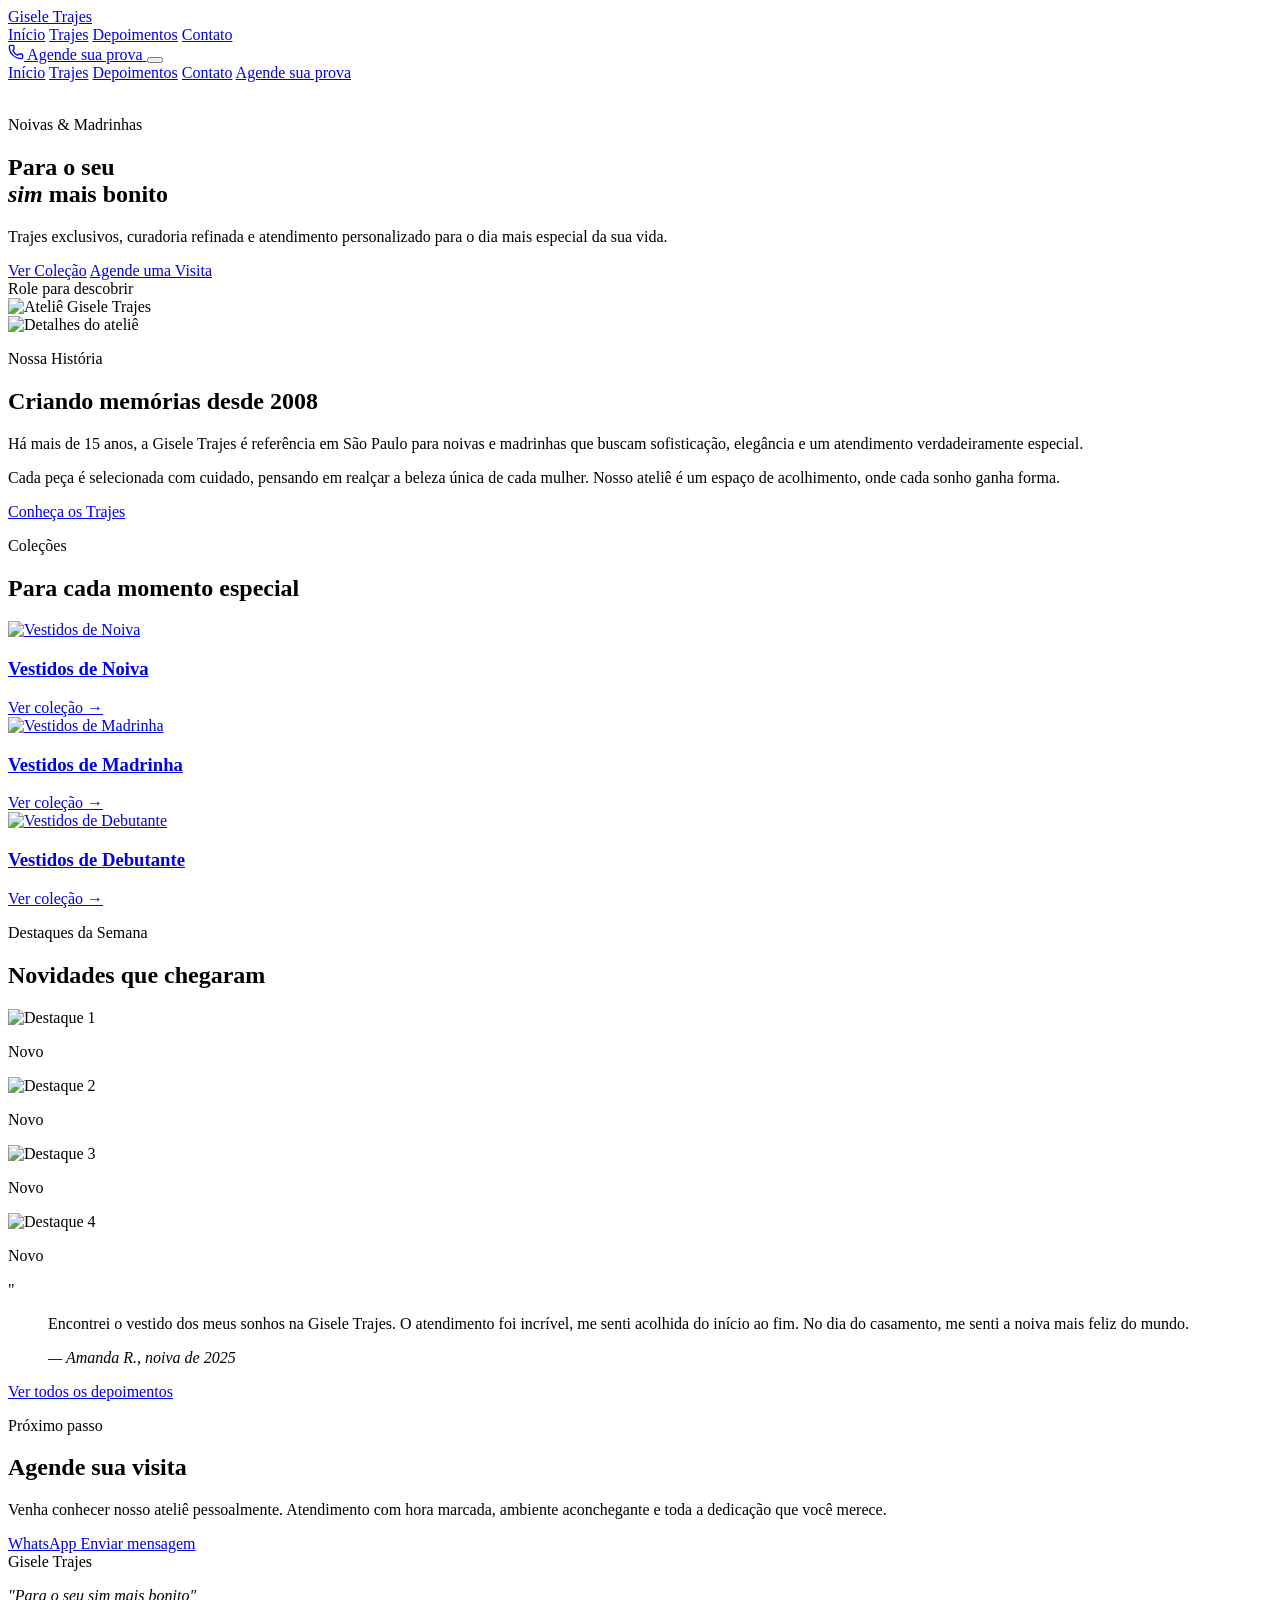
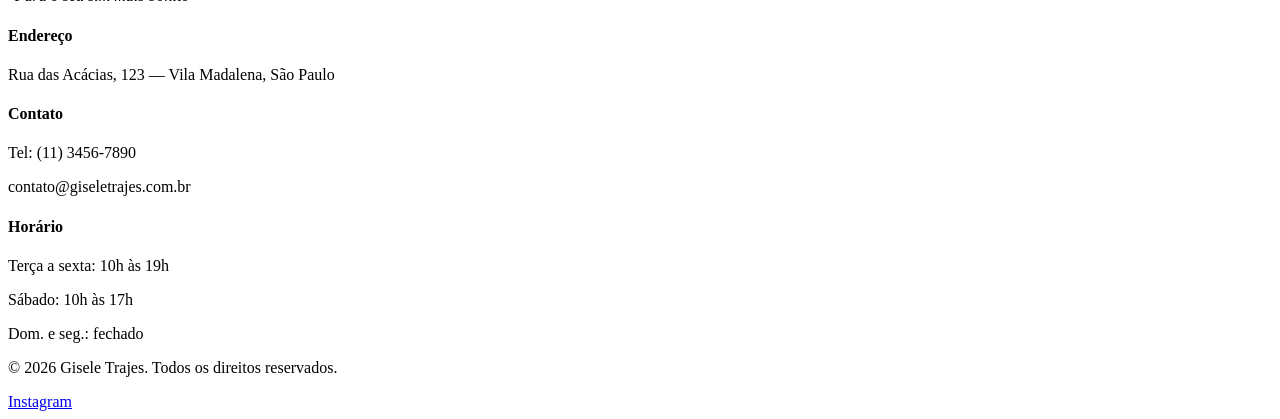
==== index.html @ c3b4b844 "Add files via upload" ====
<!DOCTYPE html>
<html lang="pt-BR">
<head>
  <meta charset="UTF-8">
  <meta name="viewport" content="width=device-width, initial-scale=1.0">
  <title>Gisele Trajes — Para o seu sim mais bonito</title>
  <link rel="stylesheet" href="assets/css/style.css">
  <link rel="preconnect" href="https://fonts.googleapis.com">
  <link rel="preconnect" href="https://fonts.gstatic.com" crossorigin>
  <link href="https://fonts.googleapis.com/css2?family=Playfair+Display:ital,wght@0,400;0,600;1,400&family=Cormorant+Garamond:wght@300;400&family=Jost:wght@300;400;500&display=swap" rel="stylesheet">
</head>
<body>

  <!-- HEADER -->
  <header class="site-header">
    <div class="container header-inner">
      <a href="index.html" class="logo">
        <img src="assets/images/logo.svg" alt="Gisele Trajes" class="logo-img" onerror="this.style.display='none'; this.nextElementSibling.style.display='block'">
        <span class="logo-text" style="display:none">Gisele Trajes</span>
      </a>
      <nav class="main-nav">
        <a href="index.html" class="nav-link active">Início</a>
        <a href="trajes.html" class="nav-link">Trajes</a>
        <a href="depoimentos.html" class="nav-link">Depoimentos</a>
        <a href="contato.html" class="nav-link">Contato</a>
      </nav>
      <a href="https://wa.me/5511999998888?text=Olá!%20Vim%20pelo%20site%20da%20Gisele%20Trajes%20e%20gostaria%20de%20mais%20informações." target="_blank" class="btn btn-primary header-cta">
        <svg width="16" height="16" viewBox="0 0 24 24" fill="none" stroke="currentColor" stroke-width="2" stroke-linecap="round" stroke-linejoin="round"><path d="M13.832 16.568a1 1 0 0 0 1.213-.303l.355-.465A2 2 0 0 1 17 15h3a2 2 0 0 1 2 2v3a2 2 0 0 1-2 2A18 18 0 0 1 2 4a2 2 0 0 1 2-2h3a2 2 0 0 1 2 2v3a2 2 0 0 1-.8 1.6l-.468.351a1 1 0 0 0-.292 1.233 14 14 0 0 0 6.392 6.384"></path></svg>
        Agende sua prova
      </a>
      <button class="menu-toggle" aria-label="Menu" onclick="toggleMenu()">
        <span></span><span></span><span></span>
      </button>
    </div>
    <!-- Mobile nav -->
    <div class="mobile-nav" id="mobileNav">
      <a href="index.html">Início</a>
      <a href="trajes.html">Trajes</a>
      <a href="depoimentos.html">Depoimentos</a>
      <a href="contato.html">Contato</a>
      <a href="https://wa.me/5511999998888" target="_blank" class="btn btn-primary">Agende sua prova</a>
    </div>
  </header>

  <main>

    <!-- HERO -->
    <section class="hero">
      <div class="hero-bg">
        <img src="assets/images/hero-bg.jpg" alt="" class="hero-img" onerror="this.parentElement.classList.add('no-img')">
        <div class="hero-overlay"></div>
      </div>
      <div class="container hero-content">
        <p class="hero-eyebrow">Noivas & Madrinhas</p>
        <h1 class="hero-title">Para o seu<br><em>sim</em> mais bonito</h1>
        <p class="hero-subtitle">Trajes exclusivos, curadoria refinada e atendimento personalizado para o dia mais especial da sua vida.</p>
        <div class="hero-actions">
          <a href="trajes.html" class="btn btn-light">Ver Coleção</a>
          <a href="contato.html" class="btn btn-outline-light">Agende uma Visita</a>
        </div>
      </div>
      <div class="hero-scroll">
        <span>Role para descobrir</span>
        <div class="scroll-line"></div>
      </div>
    </section>

    <!-- SOBRE -->
    <section class="about section">
      <div class="container about-grid">
        <div class="about-images">
          <div class="about-img-main">
            <img src="assets/images/about-main.jpg" alt="Ateliê Gisele Trajes" onerror="this.parentElement.classList.add('placeholder-img')">
          </div>
          <div class="about-img-accent">
            <img src="assets/images/about-accent.jpg" alt="Detalhes do ateliê" onerror="this.parentElement.classList.add('placeholder-img')">
          </div>
        </div>
        <div class="about-text">
          <p class="section-eyebrow">Nossa História</p>
          <h2 class="section-title">Criando memórias desde 2008</h2>
          <p class="body-text">Há mais de 15 anos, a Gisele Trajes é referência em São Paulo para noivas e madrinhas que buscam sofisticação, elegância e um atendimento verdadeiramente especial.</p>
          <p class="body-text">Cada peça é selecionada com cuidado, pensando em realçar a beleza única de cada mulher. Nosso ateliê é um espaço de acolhimento, onde cada sonho ganha forma.</p>
          <a href="trajes.html" class="btn btn-primary mt-action">Conheça os Trajes</a>
        </div>
      </div>
    </section>

    <!-- CATEGORIAS -->
    <section class="categories section bg-soft">
      <div class="container">
        <div class="section-header">
          <p class="section-eyebrow">Coleções</p>
          <h2 class="section-title">Para cada momento especial</h2>
        </div>
        <div class="categories-grid">
          <a href="trajes.html#noivas" class="category-card group">
            <div class="category-img">
              <img src="assets/images/cat-noiva.jpg" alt="Vestidos de Noiva" onerror="this.parentElement.classList.add('placeholder-img')">
            </div>
            <div class="category-info">
              <h3>Vestidos de Noiva</h3>
              <span>Ver coleção →</span>
            </div>
          </a>
          <a href="trajes.html#madrinhas" class="category-card group">
            <div class="category-img">
              <img src="assets/images/cat-madrinha.jpg" alt="Vestidos de Madrinha" onerror="this.parentElement.classList.add('placeholder-img')">
            </div>
            <div class="category-info">
              <h3>Vestidos de Madrinha</h3>
              <span>Ver coleção →</span>
            </div>
          </a>
          <a href="trajes.html#debutantes" class="category-card group">
            <div class="category-img">
              <img src="assets/images/cat-debutante.jpg" alt="Vestidos de Debutante" onerror="this.parentElement.classList.add('placeholder-img')">
            </div>
            <div class="category-info">
              <h3>Vestidos de Debutante</h3>
              <span>Ver coleção →</span>
            </div>
          </a>
        </div>
      </div>
    </section>

    <!-- DESTAQUES -->
    <section class="highlights section">
      <div class="container">
        <div class="section-header">
          <p class="section-eyebrow">Destaques da Semana</p>
          <h2 class="section-title">Novidades que chegaram</h2>
        </div>
        <div class="highlights-grid" id="highlightsGrid">
          <!-- Carregado via JS do repositório de imagens -->
          <div class="highlight-card">
            <div class="highlight-img"><img src="assets/images/dest-1.jpg" alt="Destaque 1" onerror="this.parentElement.classList.add('placeholder-img')"></div>
            <p class="highlight-label">Novo</p>
          </div>
          <div class="highlight-card">
            <div class="highlight-img"><img src="assets/images/dest-2.jpg" alt="Destaque 2" onerror="this.parentElement.classList.add('placeholder-img')"></div>
            <p class="highlight-label">Novo</p>
          </div>
          <div class="highlight-card">
            <div class="highlight-img"><img src="assets/images/dest-3.jpg" alt="Destaque 3" onerror="this.parentElement.classList.add('placeholder-img')"></div>
            <p class="highlight-label">Novo</p>
          </div>
          <div class="highlight-card">
            <div class="highlight-img"><img src="assets/images/dest-4.jpg" alt="Destaque 4" onerror="this.parentElement.classList.add('placeholder-img')"></div>
            <p class="highlight-label">Novo</p>
          </div>
        </div>
      </div>
    </section>

    <!-- DEPOIMENTO DESTAQUE -->
    <section class="testimonial-banner section bg-dark">
      <div class="container testimonial-banner-inner">
        <div class="quote-mark">"</div>
        <blockquote>
          <p>Encontrei o vestido dos meus sonhos na Gisele Trajes. O atendimento foi incrível, me senti acolhida do início ao fim. No dia do casamento, me senti a noiva mais feliz do mundo.</p>
          <cite>— Amanda R., noiva de 2025</cite>
        </blockquote>
        <a href="depoimentos.html" class="btn btn-outline-light mt-action">Ver todos os depoimentos</a>
      </div>
    </section>

    <!-- CTA AGENDAMENTO -->
    <section class="cta-section section">
      <div class="container cta-inner">
        <div class="cta-text">
          <p class="section-eyebrow">Próximo passo</p>
          <h2 class="section-title">Agende sua visita</h2>
          <p class="body-text">Venha conhecer nosso ateliê pessoalmente. Atendimento com hora marcada, ambiente aconchegante e toda a dedicação que você merece.</p>
        </div>
        <div class="cta-actions">
          <a href="https://wa.me/5511999998888?text=Olá!%20Gostaria%20de%20agendar%20uma%20visita." target="_blank" class="btn btn-primary btn-lg">
            WhatsApp
          </a>
          <a href="contato.html" class="btn btn-secondary btn-lg">Enviar mensagem</a>
        </div>
      </div>
    </section>

  </main>

  <!-- FOOTER -->
  <footer class="site-footer">
    <div class="container footer-inner">
      <div class="footer-brand">
        <img src="assets/images/logo.svg" alt="Gisele Trajes" class="footer-logo" onerror="this.style.display='none'; this.nextElementSibling.style.display='block'">
        <span class="logo-text footer-logo-text" style="display:none">Gisele Trajes</span>
        <p class="footer-tagline"><em>"Para o seu sim mais bonito"</em></p>
      </div>
      <div class="footer-cols">
        <div class="footer-col">
          <h4>Endereço</h4>
          <p>Rua das Acácias, 123 — Vila Madalena, São Paulo</p>
        </div>
        <div class="footer-col">
          <h4>Contato</h4>
          <p>Tel: (11) 3456-7890</p>
          <p>contato@giseletrajes.com.br</p>
        </div>
        <div class="footer-col">
          <h4>Horário</h4>
          <p>Terça a sexta: 10h às 19h</p>
          <p>Sábado: 10h às 17h</p>
          <p>Dom. e seg.: fechado</p>
        </div>
      </div>
      <div class="footer-bottom">
        <p>© 2026 Gisele Trajes. Todos os direitos reservados.</p>
        <div class="footer-links">
          <a href="https://instagram.com/giseletrajes" target="_blank">Instagram</a>
        </div>
      </div>
    </div>
  </footer>

  <script src="assets/js/main.js"></script>
</body>
</html>
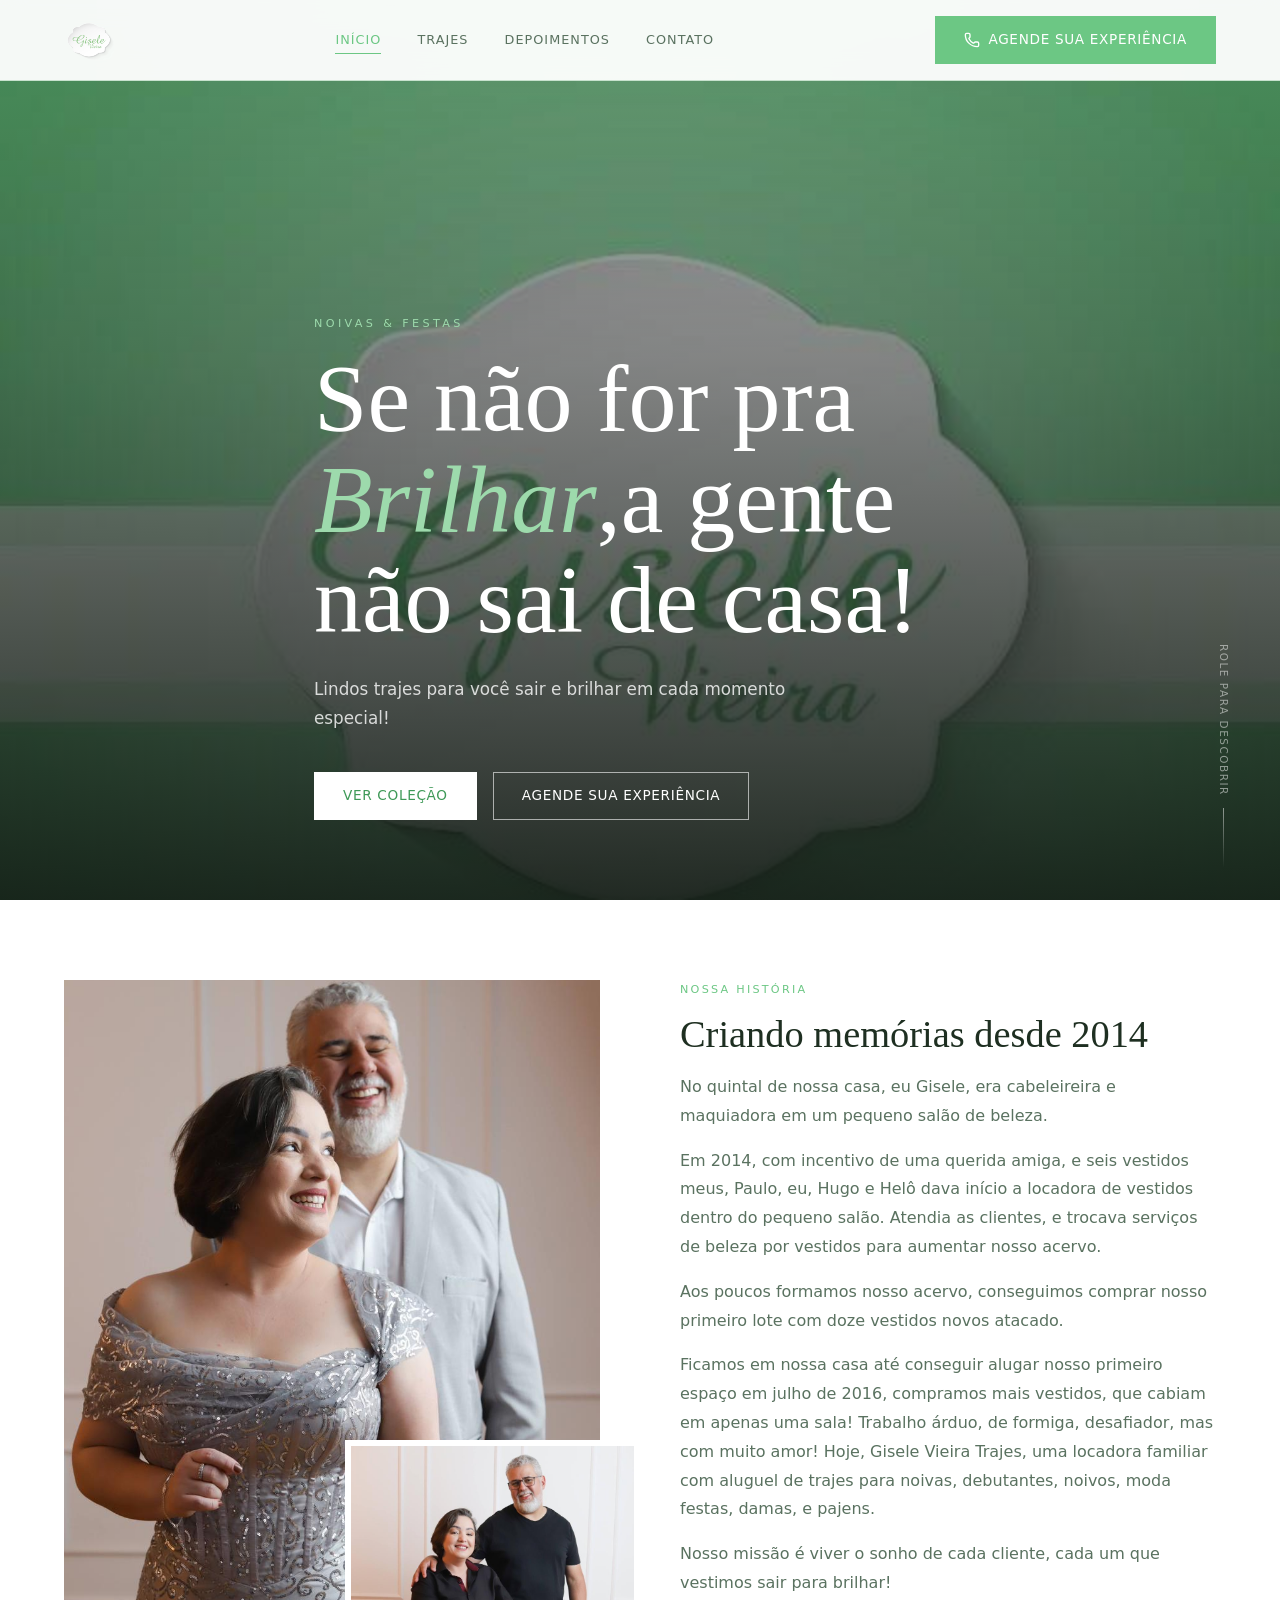
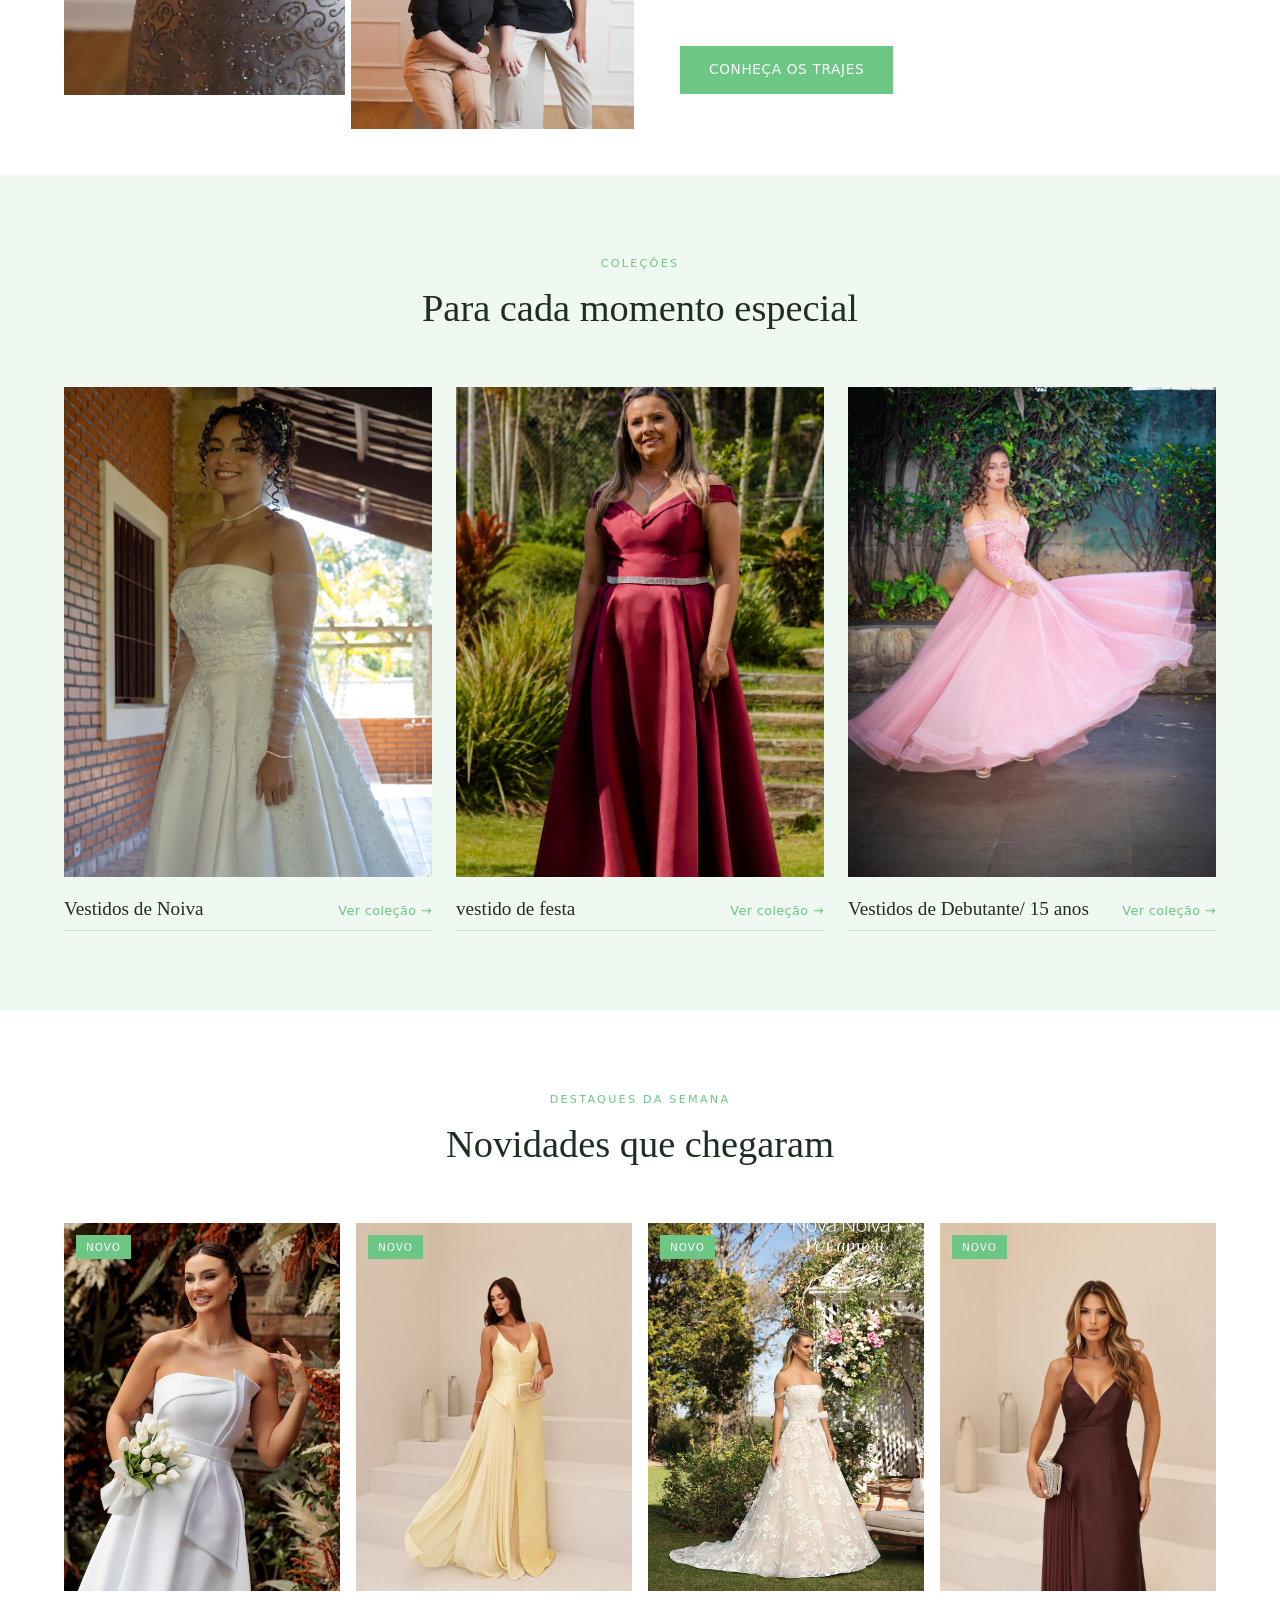
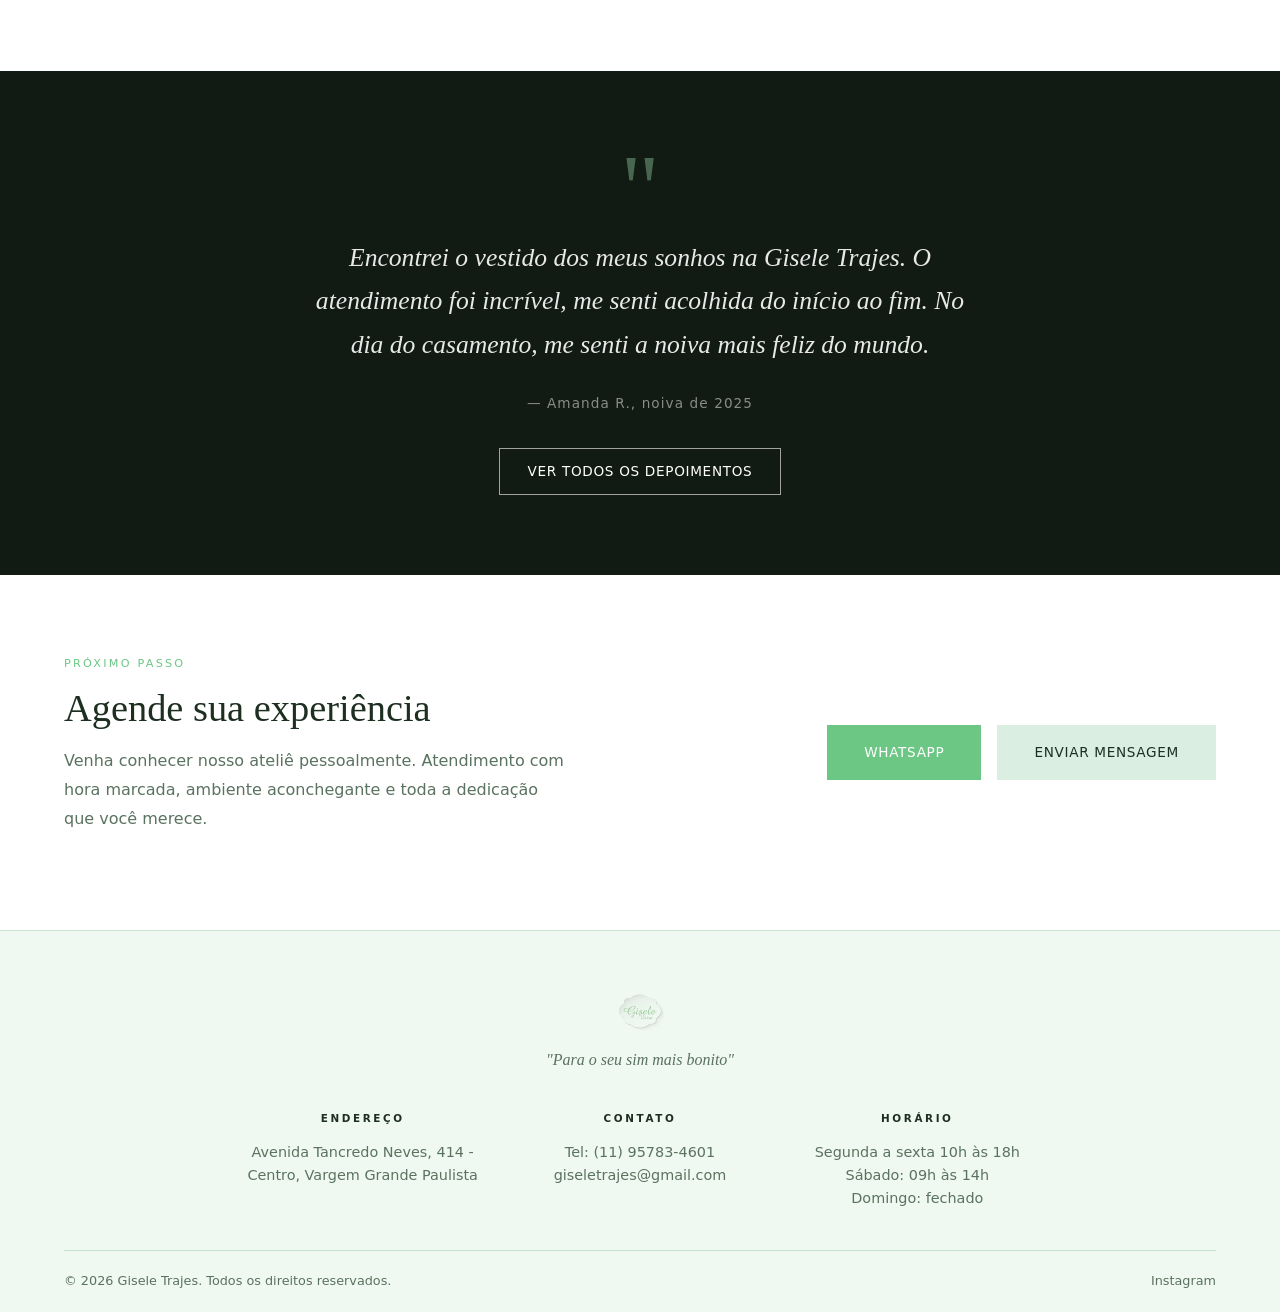
==== commit 9881191a: "Add files via upload" ====
--- a/index.html
+++ b/index.html
@@ -3,7 +3,28 @@
 <head>
   <meta charset="UTF-8">
   <meta name="viewport" content="width=device-width, initial-scale=1.0">
-  <title>Gisele Trajes — Para o seu sim mais bonito</title>
+  <title>Gisele Viera Trajes — Para o seu sim mais bonito</title>
+  <meta name="description" content="Ateliê de trajes em Vargem Grande Paulista para você brilhar em cada momento especial: noivas, madrinhas, festas e mais. Agende sua experiência.">
+  <link rel="canonical" href="https://giseletrajes.github.io/brilhe.comigo/index.html">
+
+  <!-- Favicon -->
+  <link rel="icon" type="image/x-icon" href="assets/images/favicon/favicon.ico">
+  <link rel="icon" type="image/png" sizes="32x32" href="assets/images/favicon/favicon-32x32.png">
+  <link rel="icon" type="image/png" sizes="16x16" href="assets/images/favicon/favicon-16x16.png">
+  <link rel="apple-touch-icon" sizes="180x180" href="assets/images/favicon/apple-touch-icon.png">
+  <link rel="manifest" href="site.webmanifest">
+  <meta name="theme-color" content="#ffffff">
+
+  <!-- Open Graph / Redes sociais -->
+  <meta property="og:type" content="website">
+  <meta property="og:locale" content="pt_BR">
+  <meta property="og:site_name" content="Gisele Viera Trajes">
+  <meta property="og:title" content="Gisele Viera Trajes — Para o seu sim mais bonito">
+  <meta property="og:description" content="Ateliê de trajes em Vargem Grande Paulista para você brilhar em cada momento especial: noivas, madrinhas, festas e mais.">
+  <meta property="og:image" content="https://giseletrajes.github.io/brilhe.comigo/assets/images/favicon/android-chrome-512x512.png">
+  <meta property="og:url" content="https://giseletrajes.github.io/brilhe.comigo/index.html">
+  <meta name="twitter:card" content="summary_large_image">
+
   <link rel="stylesheet" href="assets/css/style.css">
   <link rel="preconnect" href="https://fonts.googleapis.com">
   <link rel="preconnect" href="https://fonts.gstatic.com" crossorigin>
@@ -16,7 +37,7 @@
     <div class="container header-inner">
       <a href="index.html" class="logo">
         <img src="assets/images/logo.svg" alt="Gisele Trajes" class="logo-img" onerror="this.style.display='none'; this.nextElementSibling.style.display='block'">
-        <span class="logo-text" style="display:none">Gisele Trajes</span>
+        <span class="logo-text" style="display:none">Gisele Viera Trajes® </span>
       </a>
       <nav class="main-nav">
         <a href="index.html" class="nav-link active">Início</a>
@@ -24,9 +45,9 @@
         <a href="depoimentos.html" class="nav-link">Depoimentos</a>
         <a href="contato.html" class="nav-link">Contato</a>
       </nav>
-      <a href="https://wa.me/5511999998888?text=Olá!%20Vim%20pelo%20site%20da%20Gisele%20Trajes%20e%20gostaria%20de%20mais%20informações." target="_blank" class="btn btn-primary header-cta">
+      <a href="https://wa.me/5511957834601?text=Olá!%20Vim%20pelo%20site%20da%20Gisele%20Viera%20Trajes%20e%20gostaria%20de%20mais%20informações." target="_blank" class="btn btn-primary header-cta">
         <svg width="16" height="16" viewBox="0 0 24 24" fill="none" stroke="currentColor" stroke-width="2" stroke-linecap="round" stroke-linejoin="round"><path d="M13.832 16.568a1 1 0 0 0 1.213-.303l.355-.465A2 2 0 0 1 17 15h3a2 2 0 0 1 2 2v3a2 2 0 0 1-2 2A18 18 0 0 1 2 4a2 2 0 0 1 2-2h3a2 2 0 0 1 2 2v3a2 2 0 0 1-.8 1.6l-.468.351a1 1 0 0 0-.292 1.233 14 14 0 0 0 6.392 6.384"></path></svg>
-        Agende sua prova
+        Agende sua experiência
       </a>
       <button class="menu-toggle" aria-label="Menu" onclick="toggleMenu()">
         <span></span><span></span><span></span>
@@ -38,7 +59,7 @@
       <a href="trajes.html">Trajes</a>
       <a href="depoimentos.html">Depoimentos</a>
       <a href="contato.html">Contato</a>
-      <a href="https://wa.me/5511999998888" target="_blank" class="btn btn-primary">Agende sua prova</a>
+      <a href="https://wa.me/5511957834601" target="_blank" class="btn btn-primary">Agende sua experiência</a>
     </div>
   </header>
 
@@ -51,12 +72,12 @@
         <div class="hero-overlay"></div>
       </div>
       <div class="container hero-content">
-        <p class="hero-eyebrow">Noivas & Madrinhas</p>
-        <h1 class="hero-title">Para o seu<br><em>sim</em> mais bonito</h1>
-        <p class="hero-subtitle">Trajes exclusivos, curadoria refinada e atendimento personalizado para o dia mais especial da sua vida.</p>
+        <p class="hero-eyebrow">Noivas & Festas</p>
+        <h1 class="hero-title">Se não for pra<br><em>Brilhar</em>,a gente não sai de casa!</h1>
+        <p class="hero-subtitle">Lindos trajes para você sair e brilhar em cada momento especial!</p>
         <div class="hero-actions">
           <a href="trajes.html" class="btn btn-light">Ver Coleção</a>
-          <a href="contato.html" class="btn btn-outline-light">Agende uma Visita</a>
+          <a href="contato.html" class="btn btn-outline-light">Agende sua experiência</a>
         </div>
       </div>
       <div class="hero-scroll">
@@ -78,9 +99,15 @@
         </div>
         <div class="about-text">
           <p class="section-eyebrow">Nossa História</p>
-          <h2 class="section-title">Criando memórias desde 2008</h2>
-          <p class="body-text">Há mais de 15 anos, a Gisele Trajes é referência em São Paulo para noivas e madrinhas que buscam sofisticação, elegância e um atendimento verdadeiramente especial.</p>
-          <p class="body-text">Cada peça é selecionada com cuidado, pensando em realçar a beleza única de cada mulher. Nosso ateliê é um espaço de acolhimento, onde cada sonho ganha forma.</p>
+          <h2 class="section-title">Criando memórias desde 2014</h2>
+          <p class="body-text">No quintal de nossa casa, eu Gisele, era cabeleireira e maquiadora em um pequeno salão de beleza.</p>
+          <p class="body-text">Em 2014, com incentivo de uma querida amiga, e seis vestidos meus, Paulo, eu, Hugo e Helô dava início a locadora de vestidos dentro do pequeno salão. 
+Atendia as clientes, e trocava serviços de beleza por vestidos para aumentar nosso acervo. </p>
+          <p class="body-text">Aos poucos formamos nosso acervo, conseguimos comprar nosso primeiro lote com doze vestidos novos atacado.</p>
+          <p class="body-text">Ficamos em nossa casa até conseguir alugar nosso primeiro espaço em julho de 2016, compramos mais vestidos, que cabiam em apenas uma sala! 
+Trabalho árduo, de formiga, desafiador, mas com muito amor! 
+Hoje, Gisele Vieira Trajes, uma locadora familiar com aluguel de trajes para noivas, debutantes, noivos, moda festas, damas, e pajens.</p>
+          <p class="body-text">Nosso missão é viver o sonho de cada cliente, cada um que vestimos sair para brilhar!</p>
           <a href="trajes.html" class="btn btn-primary mt-action">Conheça os Trajes</a>
         </div>
       </div>
@@ -108,7 +135,7 @@
               <img src="assets/images/cat-madrinha.jpg" alt="Vestidos de Madrinha" onerror="this.parentElement.classList.add('placeholder-img')">
             </div>
             <div class="category-info">
-              <h3>Vestidos de Madrinha</h3>
+              <h3>vestido de festa</h3>
               <span>Ver coleção →</span>
             </div>
           </a>
@@ -117,7 +144,7 @@
               <img src="assets/images/cat-debutante.jpg" alt="Vestidos de Debutante" onerror="this.parentElement.classList.add('placeholder-img')">
             </div>
             <div class="category-info">
-              <h3>Vestidos de Debutante</h3>
+              <h3>Vestidos de Debutante/ 15 anos</h3>
               <span>Ver coleção →</span>
             </div>
           </a>
@@ -171,11 +198,11 @@
       <div class="container cta-inner">
         <div class="cta-text">
           <p class="section-eyebrow">Próximo passo</p>
-          <h2 class="section-title">Agende sua visita</h2>
+          <h2 class="section-title">Agende sua experiência</h2>
           <p class="body-text">Venha conhecer nosso ateliê pessoalmente. Atendimento com hora marcada, ambiente aconchegante e toda a dedicação que você merece.</p>
         </div>
         <div class="cta-actions">
-          <a href="https://wa.me/5511999998888?text=Olá!%20Gostaria%20de%20agendar%20uma%20visita." target="_blank" class="btn btn-primary btn-lg">
+          <a href="https://wa.me/5511957834601?text=Olá!%20Gostaria%20de%20agendar%20minha%20experiência." target="_blank" class="btn btn-primary btn-lg">
             WhatsApp
           </a>
           <a href="contato.html" class="btn btn-secondary btn-lg">Enviar mensagem</a>
@@ -190,30 +217,30 @@
     <div class="container footer-inner">
       <div class="footer-brand">
         <img src="assets/images/logo.svg" alt="Gisele Trajes" class="footer-logo" onerror="this.style.display='none'; this.nextElementSibling.style.display='block'">
-        <span class="logo-text footer-logo-text" style="display:none">Gisele Trajes</span>
+        <span class="logo-text footer-logo-text" style="display:none">Gisele Vieira Trajes®</span>
         <p class="footer-tagline"><em>"Para o seu sim mais bonito"</em></p>
       </div>
       <div class="footer-cols">
         <div class="footer-col">
           <h4>Endereço</h4>
-          <p>Rua das Acácias, 123 — Vila Madalena, São Paulo</p>
+          <p>Avenida Tancredo Neves, 414 - Centro, Vargem Grande Paulista</p>
         </div>
         <div class="footer-col">
           <h4>Contato</h4>
-          <p>Tel: (11) 3456-7890</p>
-          <p>contato@giseletrajes.com.br</p>
+          <p>Tel:  (11) 95783-4601</p>
+          <p>giseletrajes@gmail.com</p>
         </div>
         <div class="footer-col">
           <h4>Horário</h4>
-          <p>Terça a sexta: 10h às 19h</p>
-          <p>Sábado: 10h às 17h</p>
-          <p>Dom. e seg.: fechado</p>
+          <p>Segunda a sexta 10h às 18h</p>
+          <p>Sábado: 09h às 14h</p>
+          <p>Domingo: fechado</p>
         </div>
       </div>
       <div class="footer-bottom">
         <p>© 2026 Gisele Trajes. Todos os direitos reservados.</p>
         <div class="footer-links">
-          <a href="https://instagram.com/giseletrajes" target="_blank">Instagram</a>
+          <a href="https://www.instagram.com/giselevieira.trajes?igsh=MWN2bXEzNnM3ZTVnYQ==" target="_blank">Instagram</a>
         </div>
       </div>
     </div>
--- a/assets/css/style.css
+++ b/assets/css/style.css
@@ -0,0 +1,863 @@
+/* =============================================
+   GISELE TRAJES — CSS Principal
+   ============================================= */
+
+/* ---- VARIÁVEIS ---- */
+:root {
+  --primary: #6cc784;
+  --primary-light: #9ddaac;
+  --primary-dark: #3e9957;
+  --secondary: #f0f8f2;
+  --secondary-dark: #daeee1;
+  --dark: #111a13;
+  --dark-mid: #1e2f21;
+  --text: #1e2f21;
+  --text-muted: #5a7260;
+  --border: #c8e2ce;
+  --white: #ffffff;
+  --font-serif: 'Playfair Display', Georgia, serif;
+  --font-display: 'Cormorant Garamond', Georgia, serif;
+  --font-body: 'Jost', system-ui, sans-serif;
+  --radius: 0px;
+  --transition: 0.3s cubic-bezier(0.4, 0, 0.2, 1);
+}
+
+/* ---- RESET & BASE ---- */
+*, *::before, *::after { box-sizing: border-box; margin: 0; padding: 0; }
+
+html { scroll-behavior: smooth; }
+
+body {
+  font-family: var(--font-body);
+  color: var(--text);
+  background: var(--white);
+  line-height: 1.6;
+  -webkit-font-smoothing: antialiased;
+}
+
+img { display: block; max-width: 100%; height: auto; }
+
+a { color: inherit; text-decoration: none; }
+
+h1, h2, h3, h4 { font-family: var(--font-serif); font-weight: 400; line-height: 1.2; }
+
+/* ---- CONTAINER ---- */
+.container {
+  width: 100%;
+  max-width: 1200px;
+  margin: 0 auto;
+  padding: 0 24px;
+}
+
+/* ---- SEÇÕES ---- */
+.section { padding: 80px 0; }
+.bg-soft { background: var(--secondary); }
+.bg-dark { background: var(--dark); color: var(--white); }
+.bg-primary-soft { background: #f0faf3; }
+
+/* ---- TIPOGRAFIA ---- */
+.section-eyebrow {
+  font-family: var(--font-body);
+  font-size: 0.7rem;
+  font-weight: 500;
+  letter-spacing: 0.2em;
+  text-transform: uppercase;
+  color: var(--primary);
+  margin-bottom: 12px;
+}
+.section-eyebrow.light { color: var(--primary-light); }
+
+.section-title {
+  font-size: clamp(1.8rem, 3vw, 2.8rem);
+  color: var(--text);
+  margin-bottom: 16px;
+}
+.section-title.light { color: var(--white); }
+
+.section-header { text-align: center; margin-bottom: 56px; }
+
+.body-text {
+  font-size: 1rem;
+  font-weight: 300;
+  color: var(--text-muted);
+  line-height: 1.8;
+  margin-bottom: 16px;
+}
+.body-text.light { color: rgba(255,255,255,0.75); }
+
+.mt-action { margin-top: 32px; display: inline-flex; }
+
+/* ---- BUTTONS ---- */
+.btn {
+  display: inline-flex;
+  align-items: center;
+  gap: 8px;
+  padding: 12px 28px;
+  font-family: var(--font-body);
+  font-size: 0.85rem;
+  font-weight: 500;
+  letter-spacing: 0.05em;
+  text-transform: uppercase;
+  border: 1.5px solid transparent;
+  cursor: pointer;
+  transition: var(--transition);
+  text-decoration: none;
+  white-space: nowrap;
+}
+.btn-lg { padding: 16px 36px; }
+.btn-full { width: 100%; justify-content: center; }
+
+.btn-primary {
+  background: var(--primary);
+  color: var(--white);
+  border-color: var(--primary);
+}
+.btn-primary:hover { background: var(--primary-dark); border-color: var(--primary-dark); }
+
+.btn-secondary {
+  background: var(--secondary-dark);
+  color: var(--text);
+  border-color: var(--secondary-dark);
+}
+.btn-secondary:hover { background: var(--border); }
+
+.btn-light {
+  background: var(--white);
+  color: var(--primary-dark);
+  border-color: var(--white);
+}
+.btn-light:hover { background: var(--secondary); }
+
+.btn-outline-light {
+  background: transparent;
+  color: var(--white);
+  border-color: rgba(255,255,255,0.6);
+}
+.btn-outline-light:hover { background: rgba(255,255,255,0.1); border-color: var(--white); }
+
+/* ---- HEADER ---- */
+.site-header {
+  position: fixed;
+  top: 0;
+  left: 0;
+  right: 0;
+  z-index: 100;
+  background: rgba(255,255,255,0.95);
+  backdrop-filter: blur(12px);
+  border-bottom: 1px solid var(--border);
+  transition: var(--transition);
+}
+
+.header-inner {
+  display: flex;
+  align-items: center;
+  justify-content: space-between;
+  height: 80px;
+  gap: 32px;
+}
+
+.logo { display: flex; align-items: center; }
+.logo-img { height: 40px; width: auto; }
+.logo-text {
+  font-family: var(--font-serif);
+  font-size: 1.4rem;
+  color: var(--primary);
+}
+
+.main-nav {
+  display: flex;
+  align-items: center;
+  gap: 36px;
+}
+
+.nav-link {
+  font-size: 0.8rem;
+  font-weight: 400;
+  letter-spacing: 0.08em;
+  text-transform: uppercase;
+  color: var(--text-muted);
+  transition: color var(--transition);
+  position: relative;
+}
+.nav-link::after {
+  content: '';
+  position: absolute;
+  bottom: -4px;
+  left: 0; right: 0;
+  height: 1px;
+  background: var(--primary);
+  transform: scaleX(0);
+  transition: transform var(--transition);
+}
+.nav-link:hover, .nav-link.active { color: var(--primary); }
+.nav-link.active::after, .nav-link:hover::after { transform: scaleX(1); }
+
+.header-cta { display: none; }
+@media (min-width: 900px) { .header-cta { display: inline-flex; } }
+
+/* ---- MOBILE NAV ---- */
+.menu-toggle {
+  display: none;
+  flex-direction: column;
+  gap: 5px;
+  background: none;
+  border: none;
+  cursor: pointer;
+  padding: 8px;
+}
+.menu-toggle span {
+  display: block;
+  width: 24px;
+  height: 1.5px;
+  background: var(--text);
+  transition: var(--transition);
+}
+@media (max-width: 899px) {
+  .main-nav { display: none; }
+  .menu-toggle { display: flex; }
+}
+
+.mobile-nav {
+  display: none;
+  position: fixed;
+  top: 80px;
+  left: 0; right: 0;
+  background: var(--white);
+  border-bottom: 1px solid var(--border);
+  padding: 24px;
+  flex-direction: column;
+  gap: 20px;
+  z-index: 99;
+}
+.mobile-nav.open { display: flex; }
+.mobile-nav a {
+  font-size: 0.85rem;
+  font-weight: 400;
+  letter-spacing: 0.1em;
+  text-transform: uppercase;
+  color: var(--text-muted);
+  padding: 8px 0;
+  border-bottom: 1px solid var(--border);
+}
+.mobile-nav a:last-child { border-bottom: none; }
+
+/* ---- HERO ---- */
+.hero {
+  position: relative;
+  height: 100svh;
+  min-height: 600px;
+  display: flex;
+  align-items: flex-end;
+  overflow: hidden;
+}
+.hero-bg {
+  position: absolute;
+  inset: 0;
+  background: var(--dark);
+}
+.hero-bg.no-img { background: linear-gradient(135deg, #1a3320 0%, #111a13 100%); }
+.hero-img {
+  width: 100%;
+  height: 100%;
+  object-fit: cover;
+  object-position: center top;
+  opacity: 0.7;
+}
+.hero-overlay {
+  position: absolute;
+  inset: 0;
+  background: linear-gradient(to top, rgba(17,26,19,0.9) 0%, rgba(17,26,19,0.3) 60%, transparent 100%);
+}
+.hero-content {
+  position: relative;
+  z-index: 2;
+  padding-bottom: 80px;
+  padding-top: 120px;
+  max-width: 700px;
+}
+.hero-eyebrow {
+  font-family: var(--font-body);
+  font-size: 0.7rem;
+  font-weight: 500;
+  letter-spacing: 0.3em;
+  text-transform: uppercase;
+  color: var(--primary-light);
+  margin-bottom: 16px;
+}
+.hero-title {
+  font-family: var(--font-display);
+  font-size: clamp(3rem, 8vw, 6rem);
+  font-weight: 400;
+  color: var(--white);
+  line-height: 1.05;
+  margin-bottom: 24px;
+}
+.hero-title em { font-style: italic; color: var(--primary-light); }
+.hero-subtitle {
+  font-size: 1.05rem;
+  font-weight: 300;
+  color: rgba(255,255,255,0.8);
+  line-height: 1.7;
+  margin-bottom: 40px;
+  max-width: 500px;
+}
+.hero-actions { display: flex; gap: 16px; flex-wrap: wrap; }
+
+.hero-scroll {
+  position: absolute;
+  bottom: 32px;
+  right: 40px;
+  z-index: 2;
+  display: flex;
+  flex-direction: column;
+  align-items: center;
+  gap: 12px;
+  color: rgba(255,255,255,0.5);
+}
+.hero-scroll span {
+  font-size: 0.65rem;
+  letter-spacing: 0.15em;
+  text-transform: uppercase;
+  writing-mode: vertical-rl;
+}
+.scroll-line {
+  width: 1px;
+  height: 60px;
+  background: linear-gradient(to bottom, rgba(255,255,255,0.5), transparent);
+  animation: scrollLine 2s ease-in-out infinite;
+}
+@keyframes scrollLine {
+  0% { height: 0; opacity: 1; }
+  100% { height: 60px; opacity: 0; }
+}
+
+/* ---- ABOUT ---- */
+.about-grid {
+  display: grid;
+  grid-template-columns: 1fr 1fr;
+  gap: 80px;
+  align-items: center;
+}
+@media (max-width: 768px) {
+  .about-grid { grid-template-columns: 1fr; gap: 40px; }
+}
+.about-images {
+  position: relative;
+}
+.about-img-main {
+  aspect-ratio: 3/4;
+  overflow: hidden;
+  background: var(--secondary-dark);
+}
+.about-img-main img { width: 100%; height: 100%; object-fit: cover; }
+.about-img-accent {
+  position: absolute;
+  bottom: -40px;
+  right: -40px;
+  width: 55%;
+  aspect-ratio: 1;
+  overflow: hidden;
+  background: var(--primary);
+  border: 6px solid var(--white);
+}
+.about-img-accent img { width: 100%; height: 100%; object-fit: cover; }
+
+.placeholder-img {
+  background: linear-gradient(135deg, var(--secondary-dark) 0%, var(--border) 100%);
+  display: flex;
+  align-items: center;
+  justify-content: center;
+}
+.placeholder-img::after {
+  content: '✦';
+  font-size: 2rem;
+  color: var(--primary-light);
+  opacity: 0.4;
+}
+
+/* ---- CATEGORIES ---- */
+.categories-grid {
+  display: grid;
+  grid-template-columns: repeat(3, 1fr);
+  gap: 24px;
+}
+@media (max-width: 768px) {
+  .categories-grid { grid-template-columns: 1fr; }
+}
+
+.category-card {
+  display: block;
+  overflow: hidden;
+  position: relative;
+}
+.category-img {
+  aspect-ratio: 3/4;
+  overflow: hidden;
+  background: var(--secondary-dark);
+}
+.category-img img {
+  width: 100%;
+  height: 100%;
+  object-fit: cover;
+  transition: transform 0.6s ease;
+}
+.category-card:hover .category-img img { transform: scale(1.05); }
+.category-info {
+  padding: 20px 0 8px;
+  display: flex;
+  justify-content: space-between;
+  align-items: baseline;
+  border-bottom: 1px solid var(--border);
+}
+.category-info h3 { font-family: var(--font-serif); font-size: 1.2rem; font-weight: 400; }
+.category-info span { font-size: 0.8rem; color: var(--primary); letter-spacing: 0.03em; }
+
+/* ---- HIGHLIGHTS ---- */
+.highlights-grid {
+  display: grid;
+  grid-template-columns: repeat(4, 1fr);
+  gap: 16px;
+}
+@media (max-width: 900px) { .highlights-grid { grid-template-columns: repeat(2, 1fr); } }
+@media (max-width: 500px) { .highlights-grid { grid-template-columns: 1fr; } }
+
+.highlight-card { position: relative; }
+.highlight-img {
+  aspect-ratio: 3/4;
+  overflow: hidden;
+  background: var(--secondary-dark);
+}
+.highlight-img img { width: 100%; height: 100%; object-fit: cover; }
+.highlight-label {
+  position: absolute;
+  top: 12px;
+  left: 12px;
+  background: var(--primary);
+  color: var(--white);
+  font-size: 0.65rem;
+  font-weight: 500;
+  letter-spacing: 0.1em;
+  text-transform: uppercase;
+  padding: 4px 10px;
+}
+
+/* ---- TESTIMONIAL BANNER ---- */
+.testimonial-banner-inner {
+  text-align: center;
+  max-width: 700px;
+  margin: 0 auto;
+}
+.quote-mark {
+  font-family: var(--font-display);
+  font-size: 6rem;
+  line-height: 0.8;
+  color: var(--primary-light);
+  opacity: 0.4;
+  margin-bottom: 8px;
+}
+.testimonial-banner-inner blockquote p {
+  font-family: var(--font-display);
+  font-size: clamp(1.1rem, 2.5vw, 1.6rem);
+  font-weight: 300;
+  font-style: italic;
+  color: rgba(255,255,255,0.9);
+  line-height: 1.7;
+  margin-bottom: 24px;
+}
+.testimonial-banner-inner cite {
+  font-style: normal;
+  font-size: 0.85rem;
+  color: rgba(255,255,255,0.5);
+  letter-spacing: 0.08em;
+}
+
+/* ---- CTA SECTION ---- */
+.cta-inner {
+  display: flex;
+  align-items: center;
+  justify-content: space-between;
+  gap: 40px;
+  flex-wrap: wrap;
+}
+.cta-text { max-width: 500px; }
+.cta-actions { display: flex; gap: 16px; flex-wrap: wrap; }
+
+/* ---- PAGE HERO ---- */
+.page-hero {
+  position: relative;
+  min-height: 50vh;
+  display: flex;
+  align-items: flex-end;
+  overflow: hidden;
+  padding-top: 80px;
+}
+.page-hero-short {
+  min-height: 280px;
+  align-items: center;
+  padding-top: 80px;
+  padding-bottom: 0;
+  border-bottom: 1px solid var(--border);
+}
+.page-hero-bg {
+  position: absolute;
+  inset: 0;
+  background: var(--dark);
+}
+.page-hero-bg.no-img { background: linear-gradient(135deg, #1a3320 0%, #111a13 100%); }
+.page-hero-bg img { width: 100%; height: 100%; object-fit: cover; opacity: 0.5; }
+.page-hero-content {
+  position: relative;
+  z-index: 2;
+  padding-top: 80px;
+  padding-bottom: 60px;
+}
+.page-hero-short .page-hero-content { padding-top: 0; padding-bottom: 0; text-align: center; }
+.page-hero-title {
+  font-family: var(--font-display);
+  font-size: clamp(2.5rem, 6vw, 5rem);
+  font-weight: 400;
+  color: var(--white);
+  margin-bottom: 12px;
+}
+.page-hero-title.dark { color: var(--text); }
+.page-hero-sub {
+  font-size: 1rem;
+  font-weight: 300;
+  color: rgba(255,255,255,0.75);
+}
+.page-hero-sub.dark { color: var(--text-muted); }
+
+/* ---- FILTERS BAR ---- */
+.filters-bar {
+  border-bottom: 1px solid var(--border);
+  background: var(--white);
+  position: sticky;
+  top: 80px;
+  z-index: 50;
+}
+.filters-inner {
+  display: flex;
+  gap: 0;
+  overflow-x: auto;
+}
+.filter-btn {
+  background: none;
+  border: none;
+  border-bottom: 2px solid transparent;
+  padding: 18px 24px;
+  font-family: var(--font-body);
+  font-size: 0.8rem;
+  font-weight: 500;
+  letter-spacing: 0.08em;
+  text-transform: uppercase;
+  color: var(--text-muted);
+  cursor: pointer;
+  transition: var(--transition);
+  white-space: nowrap;
+}
+.filter-btn.active, .filter-btn:hover {
+  color: var(--primary);
+  border-bottom-color: var(--primary);
+}
+
+/* ---- GALLERY ---- */
+.gallery-header { text-align: center; margin-bottom: 48px; }
+.gallery-desc { color: var(--text-muted); font-weight: 300; max-width: 500px; margin: 0 auto; }
+
+.gallery-grid {
+  display: grid;
+  grid-template-columns: repeat(3, 1fr);
+  grid-auto-rows: 300px;
+  gap: 12px;
+}
+@media (max-width: 768px) {
+  .gallery-grid { grid-template-columns: repeat(2, 1fr); grid-auto-rows: 220px; }
+}
+@media (max-width: 480px) {
+  .gallery-grid { grid-template-columns: 1fr; grid-auto-rows: 280px; }
+}
+
+.gallery-item {
+  position: relative;
+  overflow: hidden;
+  background: var(--secondary-dark);
+}
+.gallery-item.tall { grid-row: span 2; }
+.gallery-item img {
+  width: 100%;
+  height: 100%;
+  object-fit: cover;
+  transition: transform 0.5s ease;
+}
+.gallery-item:hover img { transform: scale(1.04); }
+
+/* ---- STATS BAR ---- */
+.stats-bar { background: var(--secondary); border-bottom: 1px solid var(--border); }
+.stats-inner {
+  display: flex;
+  align-items: center;
+  justify-content: center;
+  gap: 0;
+  flex-wrap: wrap;
+  padding: 40px 24px;
+}
+.stat { text-align: center; padding: 16px 40px; }
+.stat strong { display: block; font-family: var(--font-serif); font-size: 2rem; color: var(--primary); }
+.stat span { font-size: 0.8rem; color: var(--text-muted); letter-spacing: 0.05em; }
+.stat-divider { width: 1px; height: 48px; background: var(--border); }
+@media (max-width: 600px) { .stat-divider { display: none; } }
+
+/* ---- FEATURED TESTIMONIALS ---- */
+.featured-testimonials { display: flex; flex-direction: column; gap: 80px; }
+.featured-testimonial {
+  display: grid;
+  grid-template-columns: 1fr 1.5fr;
+  gap: 60px;
+  align-items: center;
+}
+.featured-testimonial.reverse { direction: rtl; }
+.featured-testimonial.reverse > * { direction: ltr; }
+@media (max-width: 768px) {
+  .featured-testimonial, .featured-testimonial.reverse {
+    grid-template-columns: 1fr;
+    direction: ltr;
+  }
+}
+.featured-img {
+  aspect-ratio: 3/4;
+  overflow: hidden;
+  background: var(--secondary-dark);
+}
+.featured-img img { width: 100%; height: 100%; object-fit: cover; }
+.stars { color: var(--primary); font-size: 1.2rem; margin-bottom: 20px; }
+.featured-quote {
+  font-family: var(--font-display);
+  font-size: clamp(1rem, 1.8vw, 1.3rem);
+  font-style: italic;
+  font-weight: 300;
+  line-height: 1.8;
+  color: var(--text);
+  margin-bottom: 24px;
+}
+.featured-cite { font-style: normal; font-size: 0.85rem; color: var(--text-muted); }
+.featured-cite strong { color: var(--text); }
+
+/* ---- TESTIMONIALS GRID ---- */
+.testimonials-grid {
+  display: grid;
+  grid-template-columns: repeat(3, 1fr);
+  gap: 24px;
+}
+@media (max-width: 900px) { .testimonials-grid { grid-template-columns: repeat(2, 1fr); } }
+@media (max-width: 580px) { .testimonials-grid { grid-template-columns: 1fr; } }
+
+.testimonial-card {
+  background: var(--white);
+  padding: 28px;
+  border: 1px solid var(--border);
+  display: flex;
+  flex-direction: column;
+  gap: 16px;
+}
+.testimonial-header { display: flex; align-items: center; gap: 14px; }
+.testimonial-avatar {
+  width: 44px;
+  height: 44px;
+  border-radius: 50%;
+  overflow: hidden;
+  background: var(--secondary-dark);
+  flex-shrink: 0;
+}
+.placeholder-avatar::after {
+  content: '♦';
+  font-size: 1rem;
+  color: var(--primary-light);
+}
+.testimonial-avatar img { width: 100%; height: 100%; object-fit: cover; }
+.testimonial-header strong { display: block; font-size: 0.9rem; }
+.stars-sm { color: var(--primary); font-size: 0.8rem; }
+.testimonial-card p { font-size: 0.9rem; font-weight: 300; line-height: 1.7; color: var(--text-muted); flex: 1; }
+.testimonial-date { font-size: 0.75rem; color: var(--text-muted); opacity: 0.6; }
+
+/* ---- CLIENT PHOTOS ---- */
+.client-photos {
+  display: grid;
+  grid-template-columns: repeat(6, 1fr);
+  gap: 8px;
+}
+@media (max-width: 900px) { .client-photos { grid-template-columns: repeat(3, 1fr); } }
+@media (max-width: 480px) { .client-photos { grid-template-columns: repeat(2, 1fr); } }
+.client-photo { aspect-ratio: 1; overflow: hidden; background: var(--secondary-dark); }
+.client-photo img { width: 100%; height: 100%; object-fit: cover; transition: transform 0.4s; }
+.client-photo:hover img { transform: scale(1.08); }
+
+/* ---- CONTACT ---- */
+.contact-grid {
+  display: grid;
+  grid-template-columns: 1fr 1.3fr;
+  gap: 80px;
+  align-items: start;
+}
+@media (max-width: 768px) { .contact-grid { grid-template-columns: 1fr; gap: 48px; } }
+
+.contact-items { display: flex; flex-direction: column; gap: 32px; margin-top: 40px; }
+.contact-item { display: flex; gap: 20px; align-items: flex-start; }
+.contact-icon {
+  width: 44px;
+  height: 44px;
+  border-radius: 50%;
+  background: var(--secondary);
+  display: flex;
+  align-items: center;
+  justify-content: center;
+  color: var(--primary);
+  flex-shrink: 0;
+  margin-top: 2px;
+}
+.contact-item h3 {
+  font-family: var(--font-body);
+  font-size: 0.7rem;
+  font-weight: 500;
+  letter-spacing: 0.15em;
+  text-transform: uppercase;
+  color: var(--text);
+  margin-bottom: 6px;
+}
+.contact-item p { font-size: 0.95rem; font-weight: 300; color: var(--text-muted); line-height: 1.6; }
+.contact-link { color: var(--primary); font-size: 0.9rem; }
+.contact-link:hover { text-decoration: underline; }
+
+.contact-form-wrap {
+  background: var(--white);
+  border: 1px solid var(--border);
+  padding: 48px;
+}
+@media (max-width: 600px) { .contact-form-wrap { padding: 28px 20px; } }
+
+.contact-form { margin-top: 32px; display: flex; flex-direction: column; gap: 20px; }
+.form-group { display: flex; flex-direction: column; gap: 6px; }
+.form-group label {
+  font-size: 0.75rem;
+  font-weight: 500;
+  letter-spacing: 0.1em;
+  text-transform: uppercase;
+  color: var(--text);
+}
+.form-group input,
+.form-group textarea,
+.form-group select {
+  padding: 12px 16px;
+  border: 1px solid var(--border);
+  background: var(--white);
+  font-family: var(--font-body);
+  font-size: 0.95rem;
+  font-weight: 300;
+  color: var(--text);
+  transition: border-color var(--transition);
+  outline: none;
+  width: 100%;
+  appearance: none;
+}
+.form-group input:focus,
+.form-group textarea:focus,
+.form-group select:focus { border-color: var(--primary); }
+.form-group textarea { resize: vertical; min-height: 140px; line-height: 1.6; }
+.form-row { display: grid; grid-template-columns: 1fr 1fr; gap: 16px; }
+@media (max-width: 500px) { .form-row { grid-template-columns: 1fr; } }
+.form-note { font-size: 0.8rem; color: var(--text-muted); text-align: center; margin-top: -8px; }
+
+.form-success {
+  text-align: center;
+  padding: 48px 24px;
+}
+.success-icon {
+  width: 64px;
+  height: 64px;
+  border-radius: 50%;
+  background: var(--primary);
+  color: var(--white);
+  font-size: 1.5rem;
+  display: flex;
+  align-items: center;
+  justify-content: center;
+  margin: 0 auto 20px;
+}
+.form-success h3 { font-family: var(--font-serif); font-size: 1.5rem; margin-bottom: 8px; }
+.form-success p { color: var(--text-muted); font-weight: 300; }
+
+/* ---- MAP ---- */
+.map-section { height: 400px; background: var(--secondary-dark); position: relative; }
+.map-placeholder {
+  width: 100%;
+  height: 100%;
+  background: var(--secondary-dark);
+  display: flex;
+  align-items: center;
+  justify-content: center;
+}
+.map-overlay-text {
+  text-align: center;
+  display: flex;
+  flex-direction: column;
+  align-items: center;
+  gap: 16px;
+}
+.map-overlay-text svg { color: var(--primary); }
+.map-overlay-text p { color: var(--text-muted); font-size: 1rem; }
+
+/* ---- FOOTER ---- */
+.site-footer {
+  background: var(--secondary);
+  border-top: 1px solid var(--border);
+  padding: 60px 0 0;
+}
+.footer-inner { display: flex; flex-direction: column; gap: 40px; }
+.footer-brand { text-align: center; }
+.footer-logo { height: 40px; width: auto; margin: 0 auto 16px; opacity: 0.8; mix-blend-mode: multiply; }
+.footer-logo-text { font-family: var(--font-serif); font-size: 1.4rem; color: var(--primary); }
+.footer-tagline { font-family: var(--font-display); font-size: 1rem; color: var(--text-muted); }
+
+.footer-cols {
+  display: grid;
+  grid-template-columns: repeat(3, 1fr);
+  gap: 32px;
+  max-width: 800px;
+  margin: 0 auto;
+  text-align: center;
+}
+@media (max-width: 600px) { .footer-cols { grid-template-columns: 1fr; } }
+
+.footer-col h4 {
+  font-family: var(--font-body);
+  font-size: 0.65rem;
+  font-weight: 600;
+  letter-spacing: 0.25em;
+  text-transform: uppercase;
+  color: var(--text);
+  margin-bottom: 16px;
+}
+.footer-col p { font-size: 0.9rem; font-weight: 300; color: var(--text-muted); line-height: 1.6; }
+
+.footer-bottom {
+  border-top: 1px solid var(--border);
+  padding: 20px 0;
+  display: flex;
+  align-items: center;
+  justify-content: space-between;
+  gap: 16px;
+  flex-wrap: wrap;
+}
+.footer-bottom p { font-size: 0.8rem; color: var(--text-muted); }
+.footer-links { display: flex; gap: 24px; }
+.footer-links a { font-size: 0.8rem; color: var(--text-muted); transition: color var(--transition); }
+.footer-links a:hover { color: var(--primary); }
+
+/* ---- ANIMATIONS ---- */
+@keyframes fadeUp {
+  from { opacity: 0; transform: translateY(24px); }
+  to { opacity: 1; transform: translateY(0); }
+}
+.fade-up { animation: fadeUp 0.7s ease forwards; }
+
+/* ---- UTILITY ---- */
+.hidden { display: none !important; }
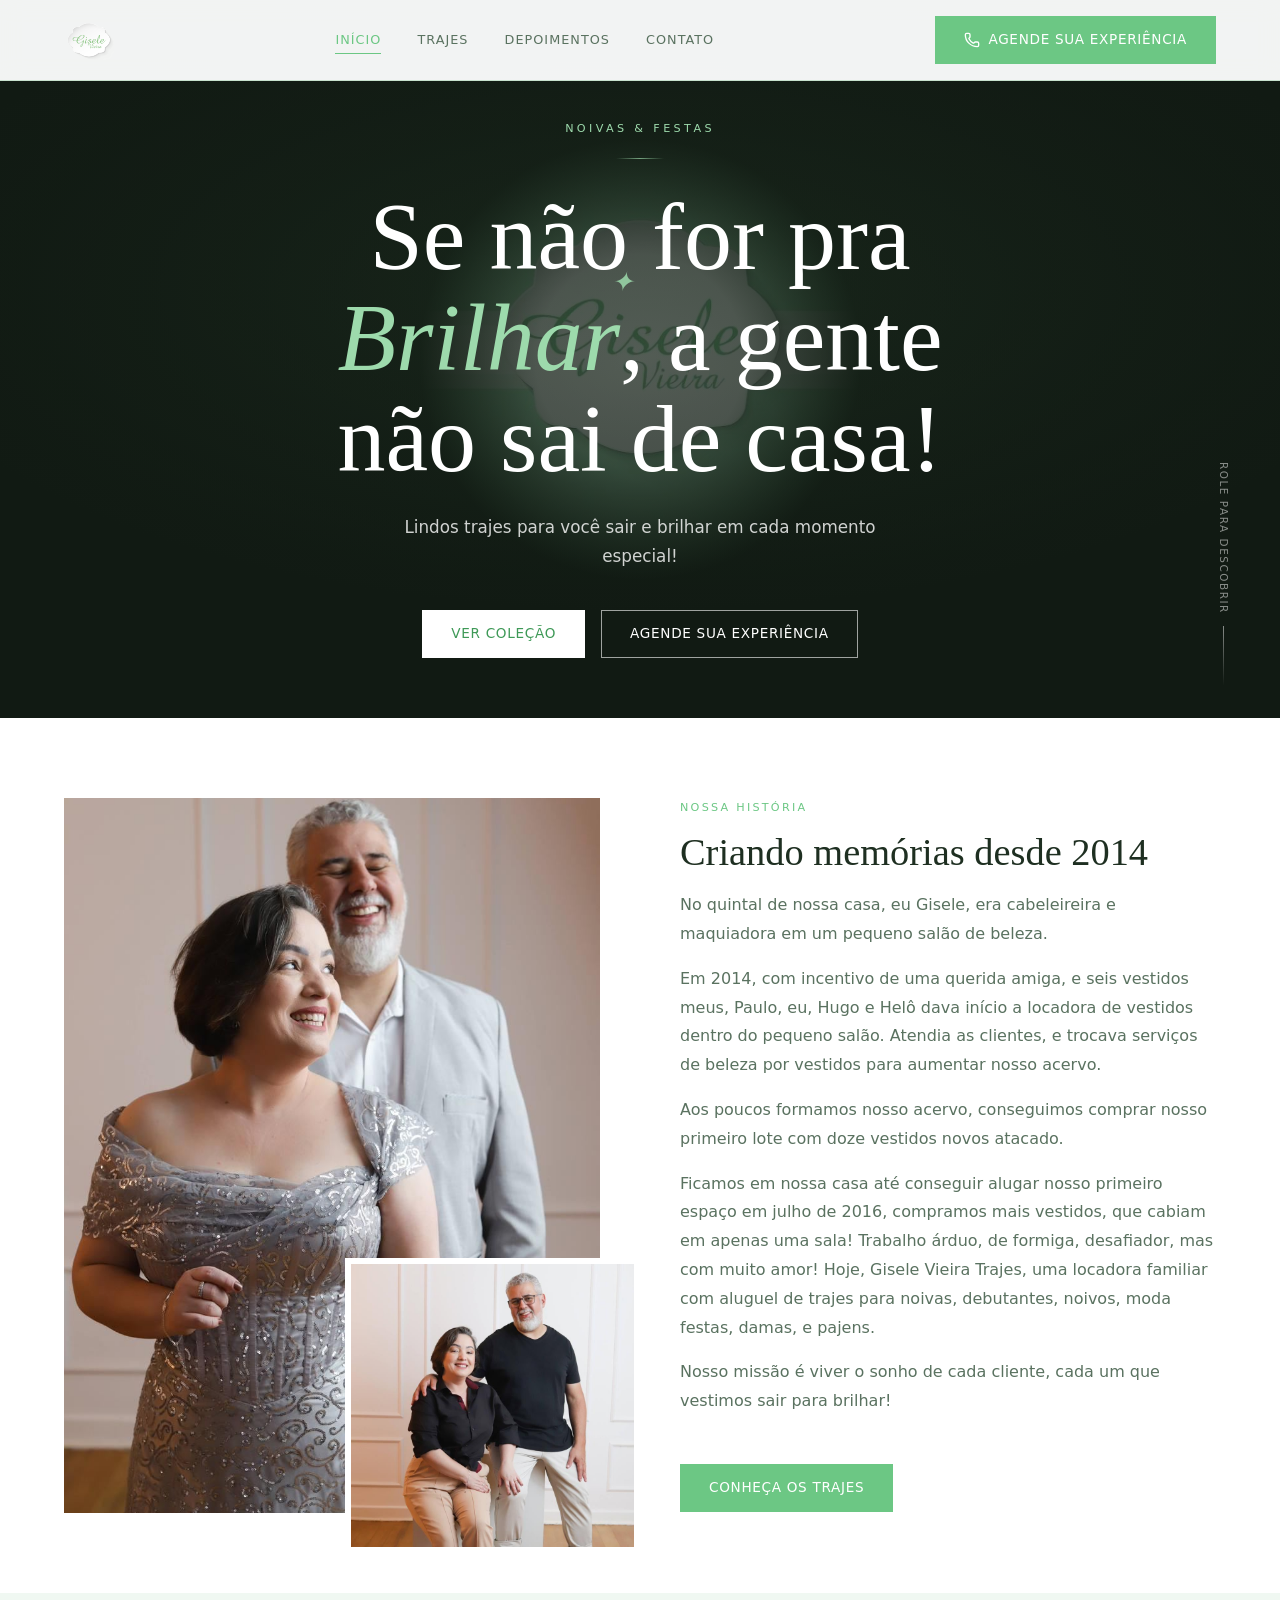
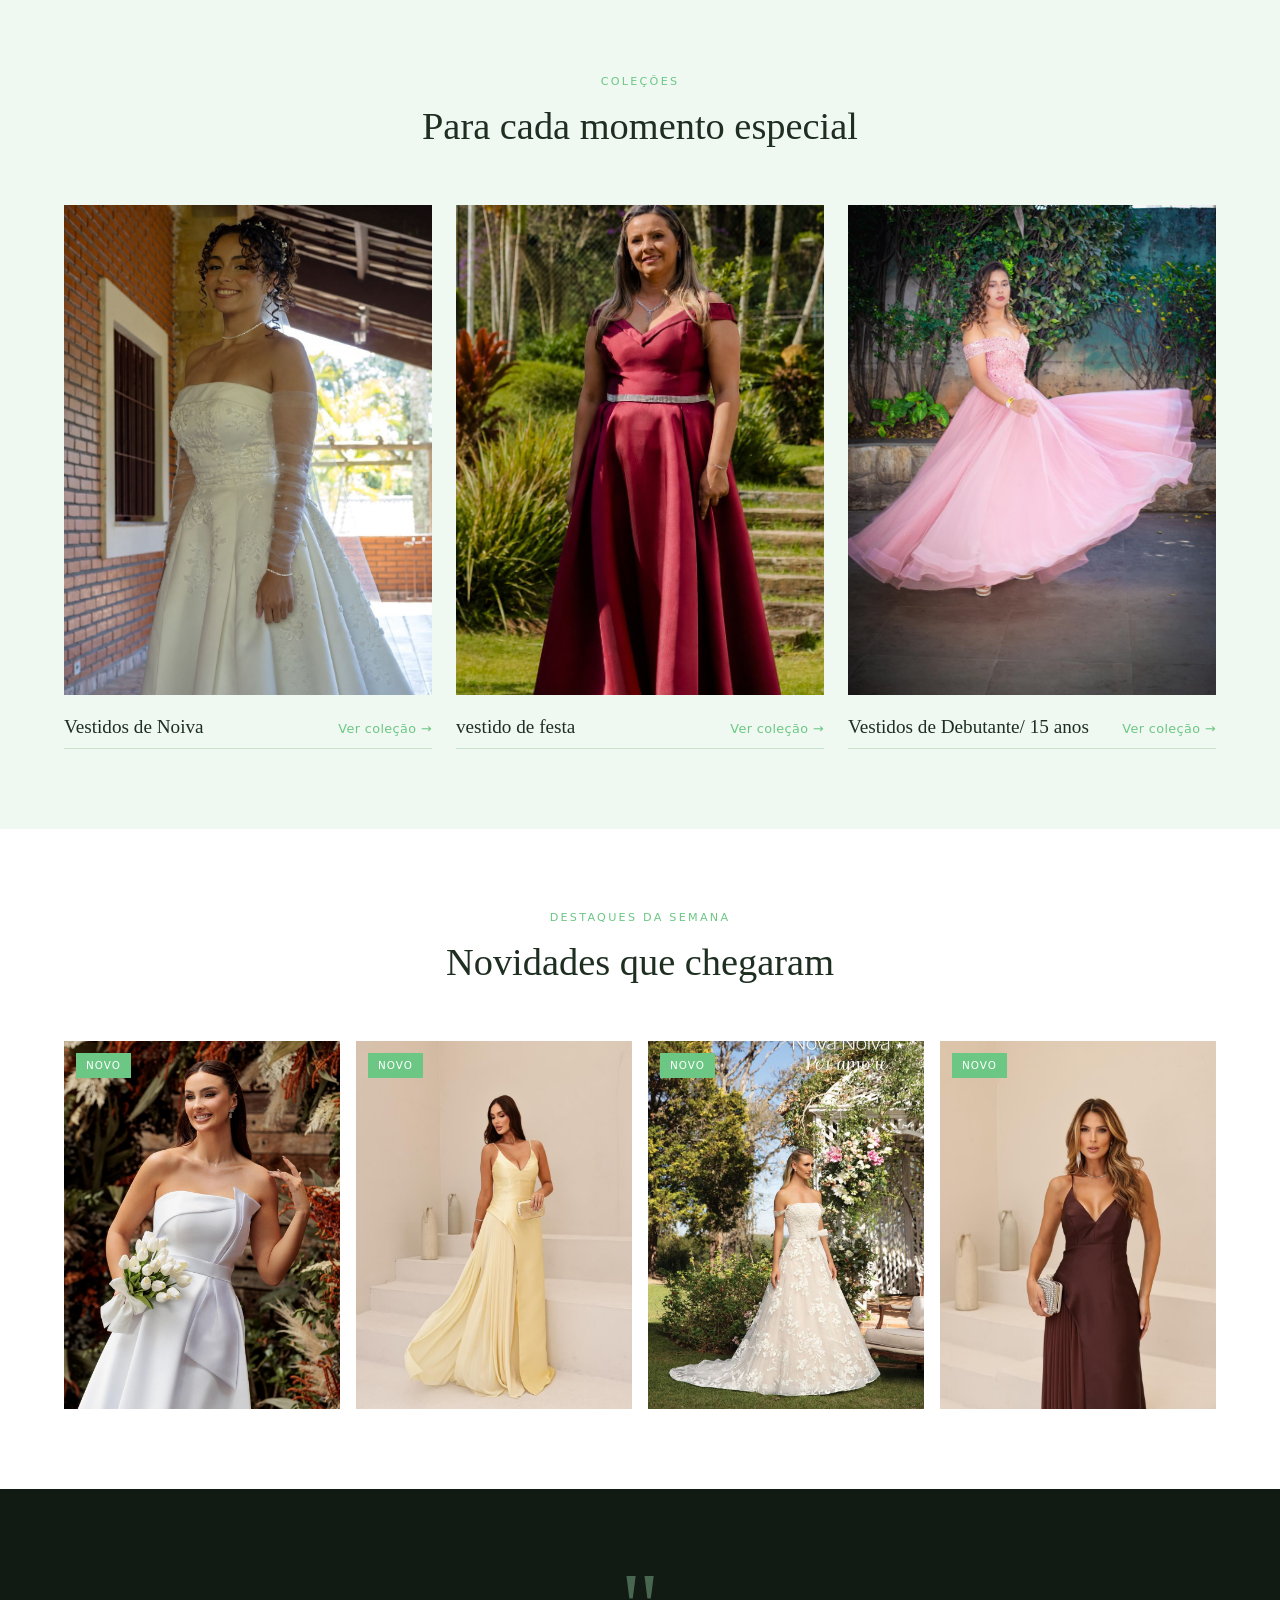
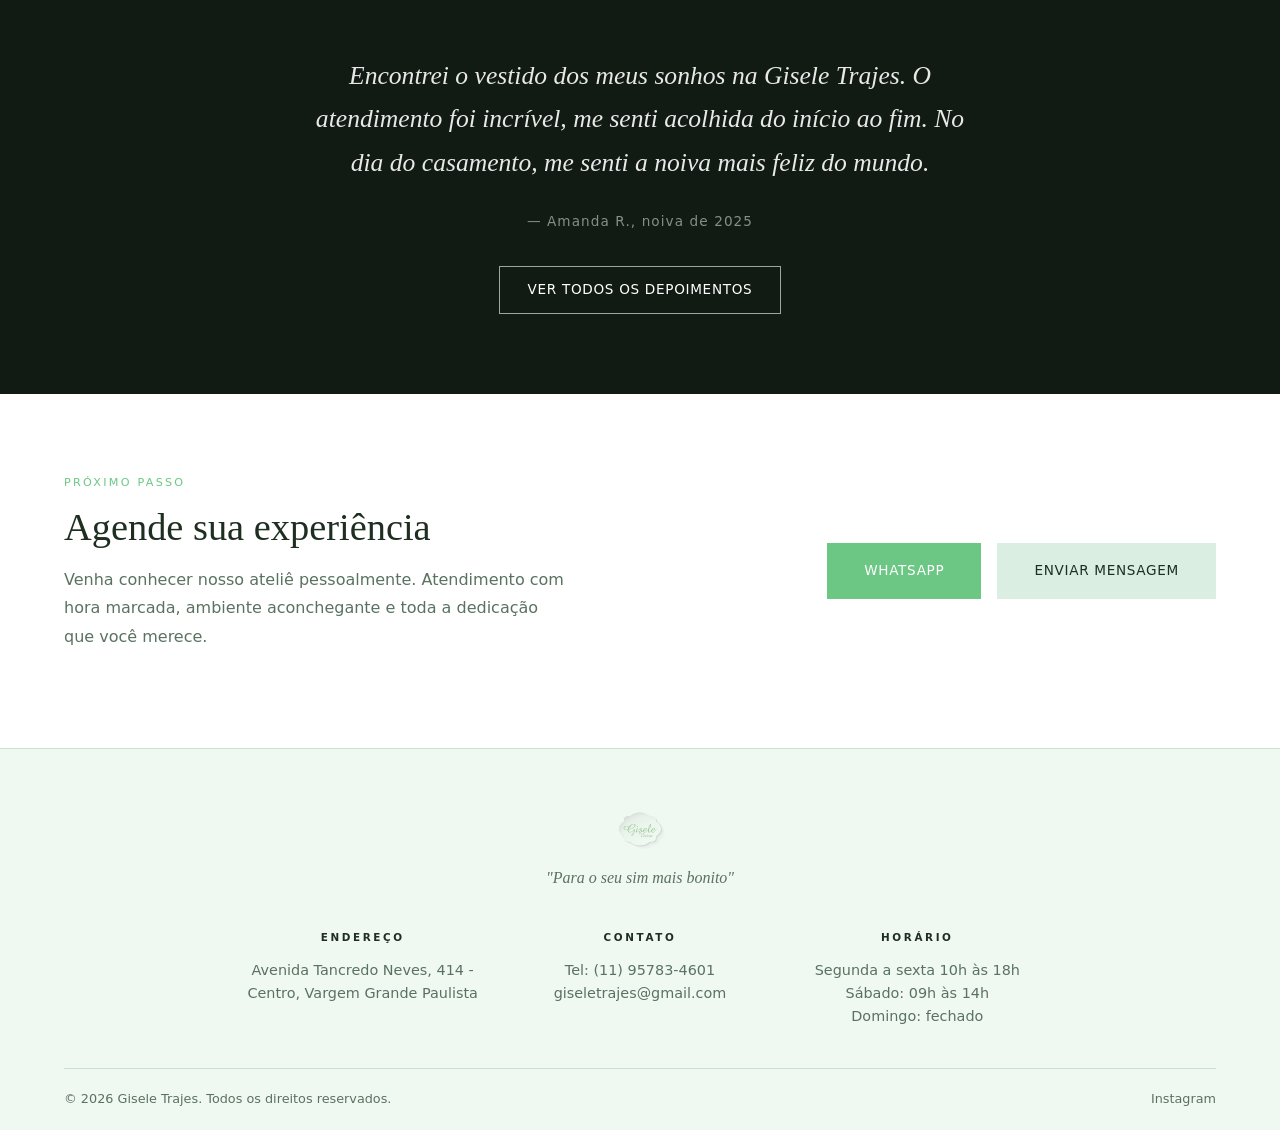
==== commit 85bc374c: "Add files via upload" ====
--- a/index.html
+++ b/index.html
@@ -1,11 +1,21 @@
 <!DOCTYPE html>
 <html lang="pt-BR">
 <head>
+  <!-- Google tag (gtag.js) -->
+  <script async src="https://www.googletagmanager.com/gtag/js?id=G-MT1V36FHFQ"></script>
+  <script>
+    window.dataLayer = window.dataLayer || [];
+    function gtag(){dataLayer.push(arguments);}
+    gtag('js', new Date());
+
+    gtag('config', 'G-MT1V36FHFQ');
+  </script>
+
   <meta charset="UTF-8">
   <meta name="viewport" content="width=device-width, initial-scale=1.0">
   <title>Gisele Viera Trajes — Para o seu sim mais bonito</title>
   <meta name="description" content="Ateliê de trajes em Vargem Grande Paulista para você brilhar em cada momento especial: noivas, madrinhas, festas e mais. Agende sua experiência.">
-  <link rel="canonical" href="https://giseletrajes.github.io/brilhe.comigo/index.html">
+  <link rel="canonical" href="https://www.giselevieiratrajes.com.br/index.html">
 
   <!-- Favicon -->
   <link rel="icon" type="image/x-icon" href="assets/images/favicon/favicon.ico">
@@ -21,14 +31,41 @@
   <meta property="og:site_name" content="Gisele Viera Trajes">
   <meta property="og:title" content="Gisele Viera Trajes — Para o seu sim mais bonito">
   <meta property="og:description" content="Ateliê de trajes em Vargem Grande Paulista para você brilhar em cada momento especial: noivas, madrinhas, festas e mais.">
-  <meta property="og:image" content="https://giseletrajes.github.io/brilhe.comigo/assets/images/favicon/android-chrome-512x512.png">
-  <meta property="og:url" content="https://giseletrajes.github.io/brilhe.comigo/index.html">
+  <meta property="og:image" content="https://www.giselevieiratrajes.com.br/assets/images/favicon/android-chrome-512x512.png">
+  <meta property="og:url" content="https://www.giselevieiratrajes.com.br/index.html">
   <meta name="twitter:card" content="summary_large_image">
 
   <link rel="stylesheet" href="assets/css/style.css">
   <link rel="preconnect" href="https://fonts.googleapis.com">
   <link rel="preconnect" href="https://fonts.gstatic.com" crossorigin>
   <link href="https://fonts.googleapis.com/css2?family=Playfair+Display:ital,wght@0,400;0,600;1,400&family=Cormorant+Garamond:wght@300;400&family=Jost:wght@300;400;500&display=swap" rel="stylesheet">
+  <script type="application/ld+json">
+  {
+    "@context": "https://schema.org",
+    "@type": "ClothingStore",
+    "name": "Gisele Vieira Trajes",
+    "image": "https://www.giselevieiratrajes.com.br/assets/images/hero-bg.jpg",
+    "url": "https://www.giselevieiratrajes.com.br/",
+    "telephone": "+5511957834601",
+    "email": "giseletrajes@gmail.com",
+    "priceRange": "$$",
+    "address": {
+      "@type": "PostalAddress",
+      "streetAddress": "Avenida Tancredo Neves, 414 - Centro",
+      "addressLocality": "Vargem Grande Paulista",
+      "addressRegion": "SP",
+      "addressCountry": "BR"
+    },
+    "geo": {
+      "@type": "GeoCoordinates",
+      "latitude": -23.6063138,
+      "longitude": -47.0280977
+    },
+    "sameAs": [
+      "https://www.instagram.com/giselevieira.trajes"
+    ]
+  }
+  </script>
 </head>
 <body>
 
@@ -68,12 +105,13 @@
     <!-- HERO -->
     <section class="hero">
       <div class="hero-bg">
-        <img src="assets/images/hero-bg.jpg" alt="" class="hero-img" onerror="this.parentElement.classList.add('no-img')">
+        <img src="assets/images/hero-bg.jpg" alt="" class="hero-img" onerror="this.parentElement.classList.add('no-img')" width="960" height="960" fetchpriority="high">
         <div class="hero-overlay"></div>
       </div>
       <div class="container hero-content">
         <p class="hero-eyebrow">Noivas & Festas</p>
-        <h1 class="hero-title">Se não for pra<br><em>Brilhar</em>,a gente não sai de casa!</h1>
+        <div class="hero-divider"></div>
+        <h1 class="hero-title">Se não for pra<br><em>Brilhar</em>, a gente não sai de casa!</h1>
         <p class="hero-subtitle">Lindos trajes para você sair e brilhar em cada momento especial!</p>
         <div class="hero-actions">
           <a href="trajes.html" class="btn btn-light">Ver Coleção</a>
@@ -91,10 +129,10 @@
       <div class="container about-grid">
         <div class="about-images">
           <div class="about-img-main">
-            <img src="assets/images/about-main.jpg" alt="Ateliê Gisele Trajes" onerror="this.parentElement.classList.add('placeholder-img')">
+            <img src="assets/images/about-main.jpg" alt="Ateliê Gisele Trajes" onerror="this.parentElement.classList.add('placeholder-img')" width="854" height="1280" loading="lazy" decoding="async">
           </div>
           <div class="about-img-accent">
-            <img src="assets/images/about-accent.jpg" alt="Detalhes do ateliê" onerror="this.parentElement.classList.add('placeholder-img')">
+            <img src="assets/images/about-accent.jpg" alt="Detalhes do ateliê" onerror="this.parentElement.classList.add('placeholder-img')" width="854" height="1034" loading="lazy" decoding="async">
           </div>
         </div>
         <div class="about-text">
@@ -123,7 +161,7 @@
         <div class="categories-grid">
           <a href="trajes.html#noivas" class="category-card group">
             <div class="category-img">
-              <img src="assets/images/cat-noiva.jpg" alt="Vestidos de Noiva" onerror="this.parentElement.classList.add('placeholder-img')">
+              <img src="assets/images/cat-noiva.jpg" alt="Vestidos de Noiva" onerror="this.parentElement.classList.add('placeholder-img')" width="1066" height="1399" loading="lazy" decoding="async">
             </div>
             <div class="category-info">
               <h3>Vestidos de Noiva</h3>
@@ -132,7 +170,7 @@
           </a>
           <a href="trajes.html#madrinhas" class="category-card group">
             <div class="category-img">
-              <img src="assets/images/cat-madrinha.jpg" alt="Vestidos de Madrinha" onerror="this.parentElement.classList.add('placeholder-img')">
+              <img src="assets/images/cat-madrinha.jpg" alt="Vestidos de Madrinha" onerror="this.parentElement.classList.add('placeholder-img')" width="787" height="1391" loading="lazy" decoding="async">
             </div>
             <div class="category-info">
               <h3>vestido de festa</h3>
@@ -141,7 +179,7 @@
           </a>
           <a href="trajes.html#debutantes" class="category-card group">
             <div class="category-img">
-              <img src="assets/images/cat-debutante.jpg" alt="Vestidos de Debutante" onerror="this.parentElement.classList.add('placeholder-img')">
+              <img src="assets/images/cat-debutante.jpg" alt="Vestidos de Debutante" onerror="this.parentElement.classList.add('placeholder-img')" width="960" height="1280" loading="lazy" decoding="async">
             </div>
             <div class="category-info">
               <h3>Vestidos de Debutante/ 15 anos</h3>
@@ -162,19 +200,19 @@
         <div class="highlights-grid" id="highlightsGrid">
           <!-- Carregado via JS do repositório de imagens -->
           <div class="highlight-card">
-            <div class="highlight-img"><img src="assets/images/dest-1.jpg" alt="Destaque 1" onerror="this.parentElement.classList.add('placeholder-img')"></div>
-            <p class="highlight-label">Novo</p>
-          </div>
-          <div class="highlight-card">
-            <div class="highlight-img"><img src="assets/images/dest-2.jpg" alt="Destaque 2" onerror="this.parentElement.classList.add('placeholder-img')"></div>
-            <p class="highlight-label">Novo</p>
-          </div>
-          <div class="highlight-card">
-            <div class="highlight-img"><img src="assets/images/dest-3.jpg" alt="Destaque 3" onerror="this.parentElement.classList.add('placeholder-img')"></div>
-            <p class="highlight-label">Novo</p>
-          </div>
-          <div class="highlight-card">
-            <div class="highlight-img"><img src="assets/images/dest-4.jpg" alt="Destaque 4" onerror="this.parentElement.classList.add('placeholder-img')"></div>
+            <div class="highlight-img"><img src="assets/images/dest-1.jpg" alt="Destaque 1" onerror="this.parentElement.classList.add('placeholder-img')" width="1024" height="1280" loading="lazy" decoding="async"></div>
+            <p class="highlight-label">Novo</p>
+          </div>
+          <div class="highlight-card">
+            <div class="highlight-img"><img src="assets/images/dest-2.jpg" alt="Destaque 2" onerror="this.parentElement.classList.add('placeholder-img')" width="854" height="1280" loading="lazy" decoding="async"></div>
+            <p class="highlight-label">Novo</p>
+          </div>
+          <div class="highlight-card">
+            <div class="highlight-img"><img src="assets/images/dest-3.jpg" alt="Destaque 3" onerror="this.parentElement.classList.add('placeholder-img')" width="932" height="1400" loading="lazy" decoding="async"></div>
+            <p class="highlight-label">Novo</p>
+          </div>
+          <div class="highlight-card">
+            <div class="highlight-img"><img src="assets/images/dest-4.jpg" alt="Destaque 4" onerror="this.parentElement.classList.add('placeholder-img')" width="854" height="1280" loading="lazy" decoding="async"></div>
             <p class="highlight-label">Novo</p>
           </div>
         </div>
--- a/assets/css/style.css
+++ b/assets/css/style.css
@@ -244,36 +244,63 @@
 /* ---- HERO ---- */
 .hero {
   position: relative;
-  height: 100svh;
-  min-height: 600px;
-  display: flex;
-  align-items: flex-end;
+  min-height: 620px;
+  display: flex;
+  align-items: center;
+  justify-content: center;
   overflow: hidden;
+  background: radial-gradient(ellipse 80% 60% at 50% 40%, var(--dark-mid) 0%, var(--dark) 75%);
+  padding: 120px 0 60px;
 }
 .hero-bg {
   position: absolute;
   inset: 0;
-  background: var(--dark);
+  display: flex;
+  align-items: center;
+  justify-content: center;
 }
 .hero-bg.no-img { background: linear-gradient(135deg, #1a3320 0%, #111a13 100%); }
 .hero-img {
-  width: 100%;
-  height: 100%;
-  object-fit: cover;
-  object-position: center top;
-  opacity: 0.7;
+  /* fixed pixel size: locked to this exact box on every screen, never stretched or upscaled */
+  width: 460px;
+  height: 460px;
+  max-width: 84vw;
+  max-height: 84vw;
+  object-fit: contain;
+  opacity: 0.4;
+  filter: saturate(0.85) brightness(1.05);
+  /* soft radial fade removes the source image's hard square edge so it dissolves into the dark backdrop instead of reading as a floating box */
+  -webkit-mask-image: radial-gradient(circle, #000 32%, transparent 68%);
+  mask-image: radial-gradient(circle, #000 32%, transparent 68%);
+}
+@media (max-width: 768px) {
+  .hero-img { width: 360px; height: 360px; }
+}
+@media (max-width: 480px) {
+  .hero-img { width: 280px; height: 280px; }
 }
 .hero-overlay {
   position: absolute;
   inset: 0;
-  background: linear-gradient(to top, rgba(17,26,19,0.9) 0%, rgba(17,26,19,0.3) 60%, transparent 100%);
+  background: radial-gradient(ellipse at center, rgba(17,26,19,0.35) 0%, rgba(17,26,19,0.82) 100%);
 }
 .hero-content {
   position: relative;
   z-index: 2;
-  padding-bottom: 80px;
-  padding-top: 120px;
   max-width: 700px;
+  text-align: center;
+  display: flex;
+  flex-direction: column;
+  align-items: center;
+  padding: 0 20px;
+  animation: heroReveal 1s cubic-bezier(0.16, 1, 0.3, 1) both;
+}
+@media (prefers-reduced-motion: reduce) {
+  .hero-content { animation: none; }
+}
+@keyframes heroReveal {
+  from { opacity: 0; transform: translateY(16px); }
+  to { opacity: 1; transform: translateY(0); }
 }
 .hero-eyebrow {
   font-family: var(--font-body);
@@ -282,7 +309,15 @@
   letter-spacing: 0.3em;
   text-transform: uppercase;
   color: var(--primary-light);
-  margin-bottom: 16px;
+  margin-bottom: 20px;
+  position: relative;
+}
+.hero-divider {
+  width: 48px;
+  height: 1px;
+  margin: 0 auto 28px;
+  background: linear-gradient(to right, transparent, var(--primary-light), transparent);
+  opacity: 0.7;
 }
 .hero-title {
   font-family: var(--font-display);
@@ -291,8 +326,22 @@
   color: var(--white);
   line-height: 1.05;
   margin-bottom: 24px;
-}
-.hero-title em { font-style: italic; color: var(--primary-light); }
+  position: relative;
+}
+.hero-title em {
+  font-style: italic;
+  color: var(--primary-light);
+  position: relative;
+}
+.hero-title em::after {
+  content: '✦';
+  position: absolute;
+  top: -0.6em;
+  right: -0.5em;
+  font-size: 0.28em;
+  color: var(--primary-light);
+  opacity: 0.85;
+}
 .hero-subtitle {
   font-size: 1.05rem;
   font-weight: 300;
@@ -301,7 +350,7 @@
   margin-bottom: 40px;
   max-width: 500px;
 }
-.hero-actions { display: flex; gap: 16px; flex-wrap: wrap; }
+.hero-actions { display: flex; gap: 16px; flex-wrap: wrap; justify-content: center; }
 
 .hero-scroll {
   position: absolute;
@@ -487,7 +536,7 @@
   position: relative;
   min-height: 50vh;
   display: flex;
-  align-items: flex-end;
+  align-items: center;
   overflow: hidden;
   padding-top: 80px;
 }
@@ -501,15 +550,36 @@
 .page-hero-bg {
   position: absolute;
   inset: 0;
-  background: var(--dark);
+  background: radial-gradient(ellipse 80% 60% at 50% 40%, var(--dark-mid) 0%, var(--dark) 75%);
+  display: flex;
+  align-items: center;
+  justify-content: center;
 }
 .page-hero-bg.no-img { background: linear-gradient(135deg, #1a3320 0%, #111a13 100%); }
-.page-hero-bg img { width: 100%; height: 100%; object-fit: cover; opacity: 0.5; }
+.page-hero-bg img {
+  width: 360px;
+  height: 360px;
+  max-width: 70vw;
+  max-height: 70vw;
+  object-fit: contain;
+  opacity: 0.4;
+  filter: saturate(0.85) brightness(1.05);
+  -webkit-mask-image: radial-gradient(circle, #000 32%, transparent 68%);
+  mask-image: radial-gradient(circle, #000 32%, transparent 68%);
+}
+@media (max-width: 768px) {
+  .page-hero-bg img { width: 280px; height: 280px; }
+}
 .page-hero-content {
   position: relative;
   z-index: 2;
   padding-top: 80px;
   padding-bottom: 60px;
+  text-align: center;
+  display: flex;
+  flex-direction: column;
+  align-items: center;
+  width: 100%;
 }
 .page-hero-short .page-hero-content { padding-top: 0; padding-bottom: 0; text-align: center; }
 .page-hero-title {
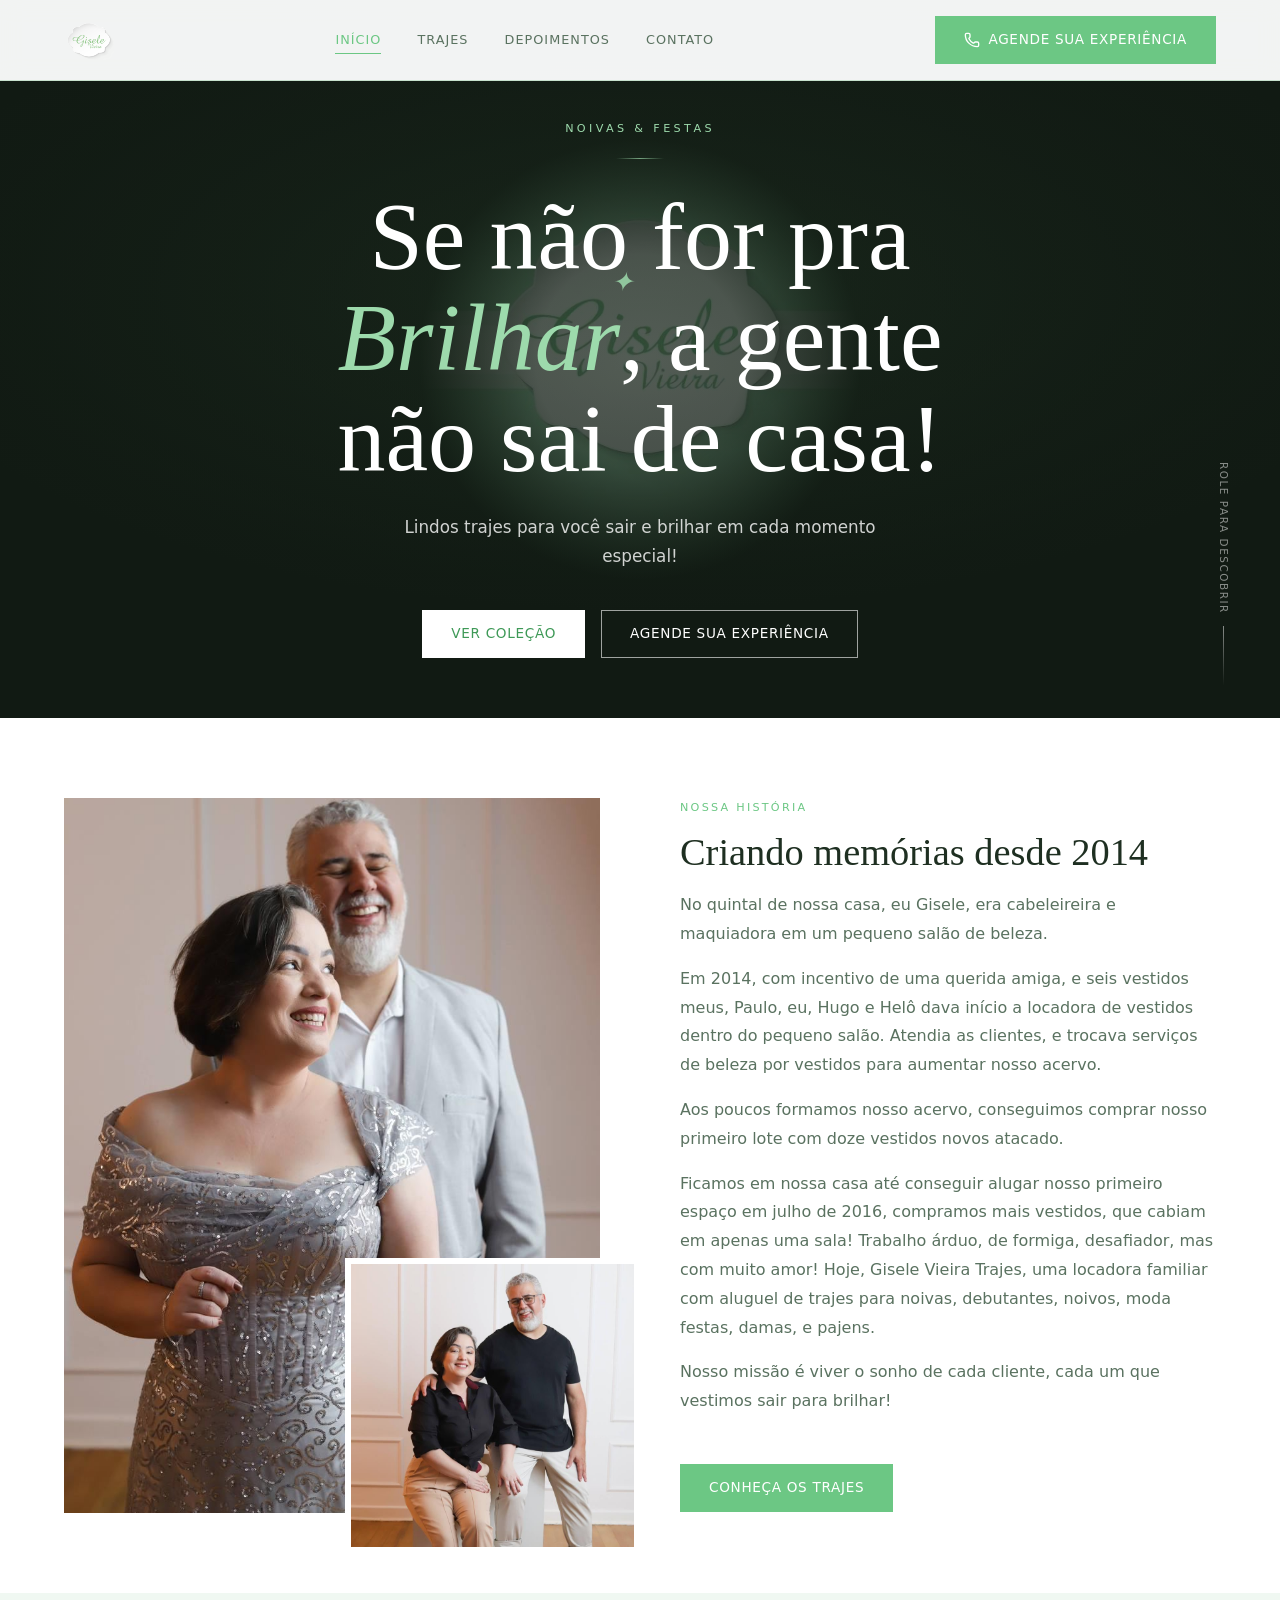
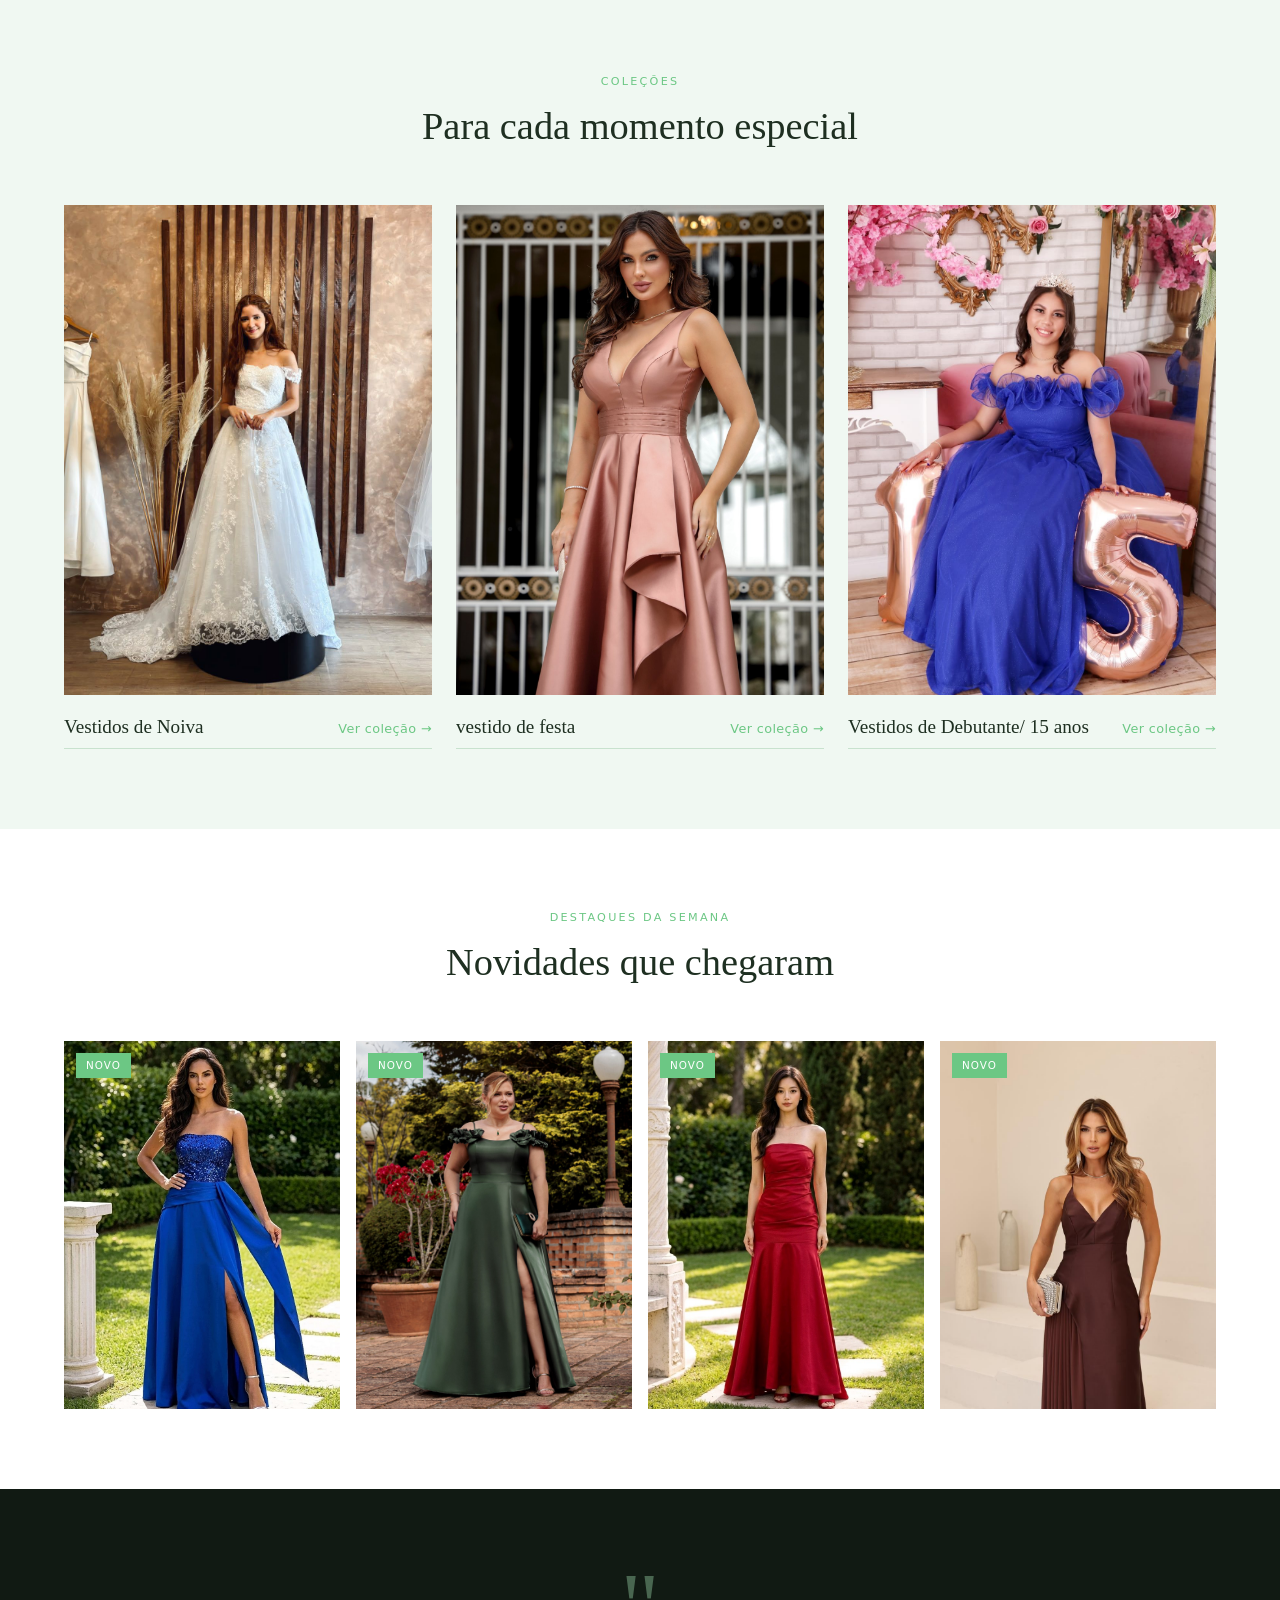
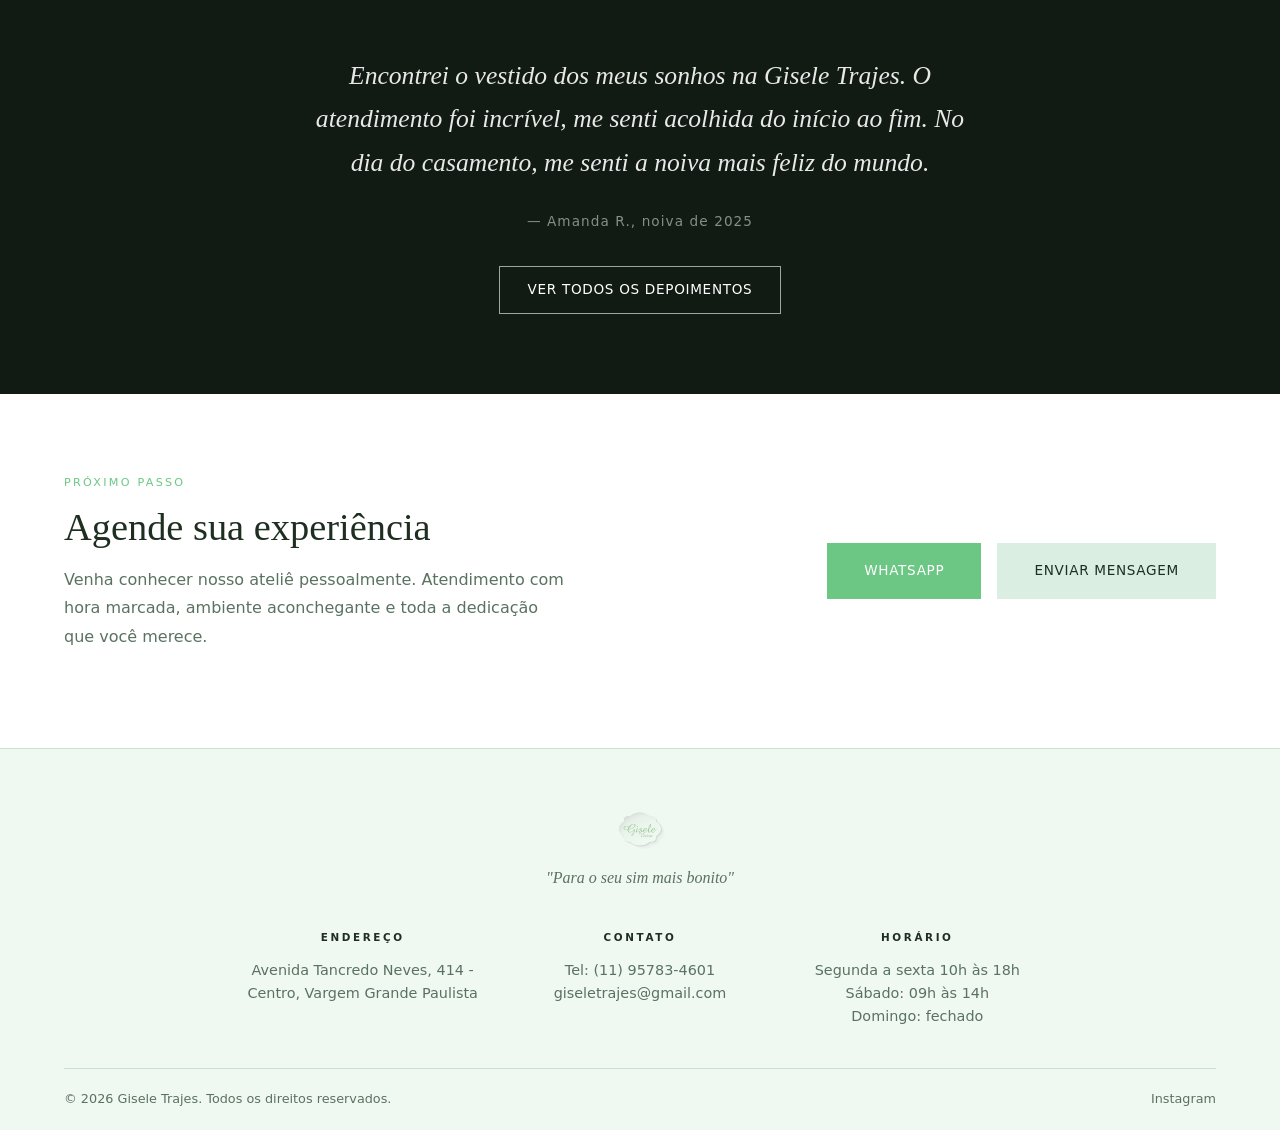
==== commit cb95f431: "Update index.html" ====
--- a/index.html
+++ b/index.html
@@ -283,7 +283,6 @@
       </div>
     </div>
   </footer>
-
   <script src="assets/js/main.js"></script>
 </body>
 </html>
--- a/assets/css/style.css
+++ b/assets/css/style.css
@@ -635,28 +635,27 @@
 .gallery-desc { color: var(--text-muted); font-weight: 300; max-width: 500px; margin: 0 auto; }
 
 .gallery-grid {
-  display: grid;
-  grid-template-columns: repeat(3, 1fr);
-  grid-auto-rows: 300px;
-  gap: 12px;
+  column-count: 3;
+  column-gap: 12px;
 }
 @media (max-width: 768px) {
-  .gallery-grid { grid-template-columns: repeat(2, 1fr); grid-auto-rows: 220px; }
+  .gallery-grid { column-count: 2; }
 }
 @media (max-width: 480px) {
-  .gallery-grid { grid-template-columns: 1fr; grid-auto-rows: 280px; }
+  .gallery-grid { column-count: 1; }
 }
 
 .gallery-item {
   position: relative;
   overflow: hidden;
   background: var(--secondary-dark);
-}
-.gallery-item.tall { grid-row: span 2; }
+  break-inside: avoid;
+  margin-bottom: 12px;
+}
 .gallery-item img {
+  display: block;
   width: 100%;
-  height: 100%;
-  object-fit: cover;
+  height: auto;
   transition: transform 0.5s ease;
 }
 .gallery-item:hover img { transform: scale(1.04); }
@@ -743,7 +742,7 @@
   font-size: 1rem;
   color: var(--primary-light);
 }
-.testimonial-avatar img { width: 100%; height: 100%; object-fit: cover; }
+.testimonial-avatar img { width: 100%; height: 100%; object-fit: cover; object-position: center; }
 .testimonial-header strong { display: block; font-size: 0.9rem; }
 .stars-sm { color: var(--primary); font-size: 0.8rem; }
 .testimonial-card p { font-size: 0.9rem; font-weight: 300; line-height: 1.7; color: var(--text-muted); flex: 1; }
